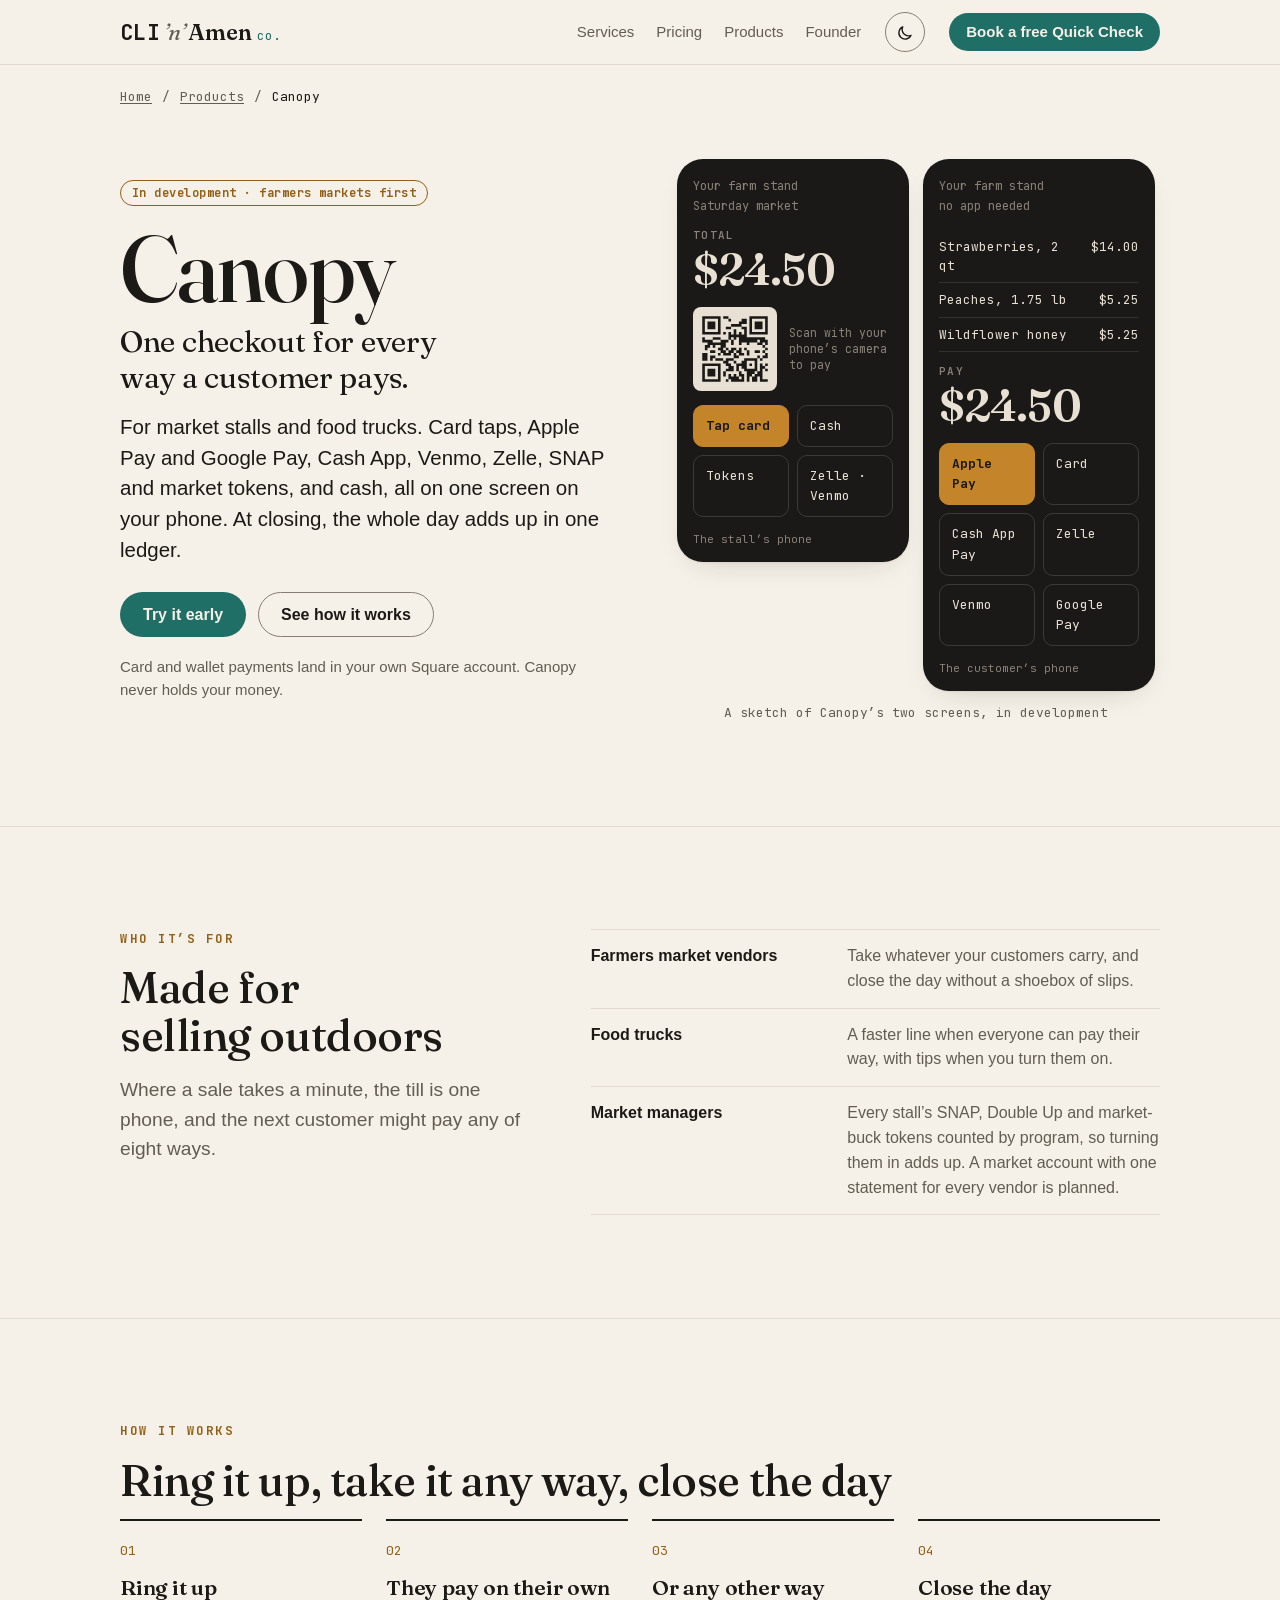
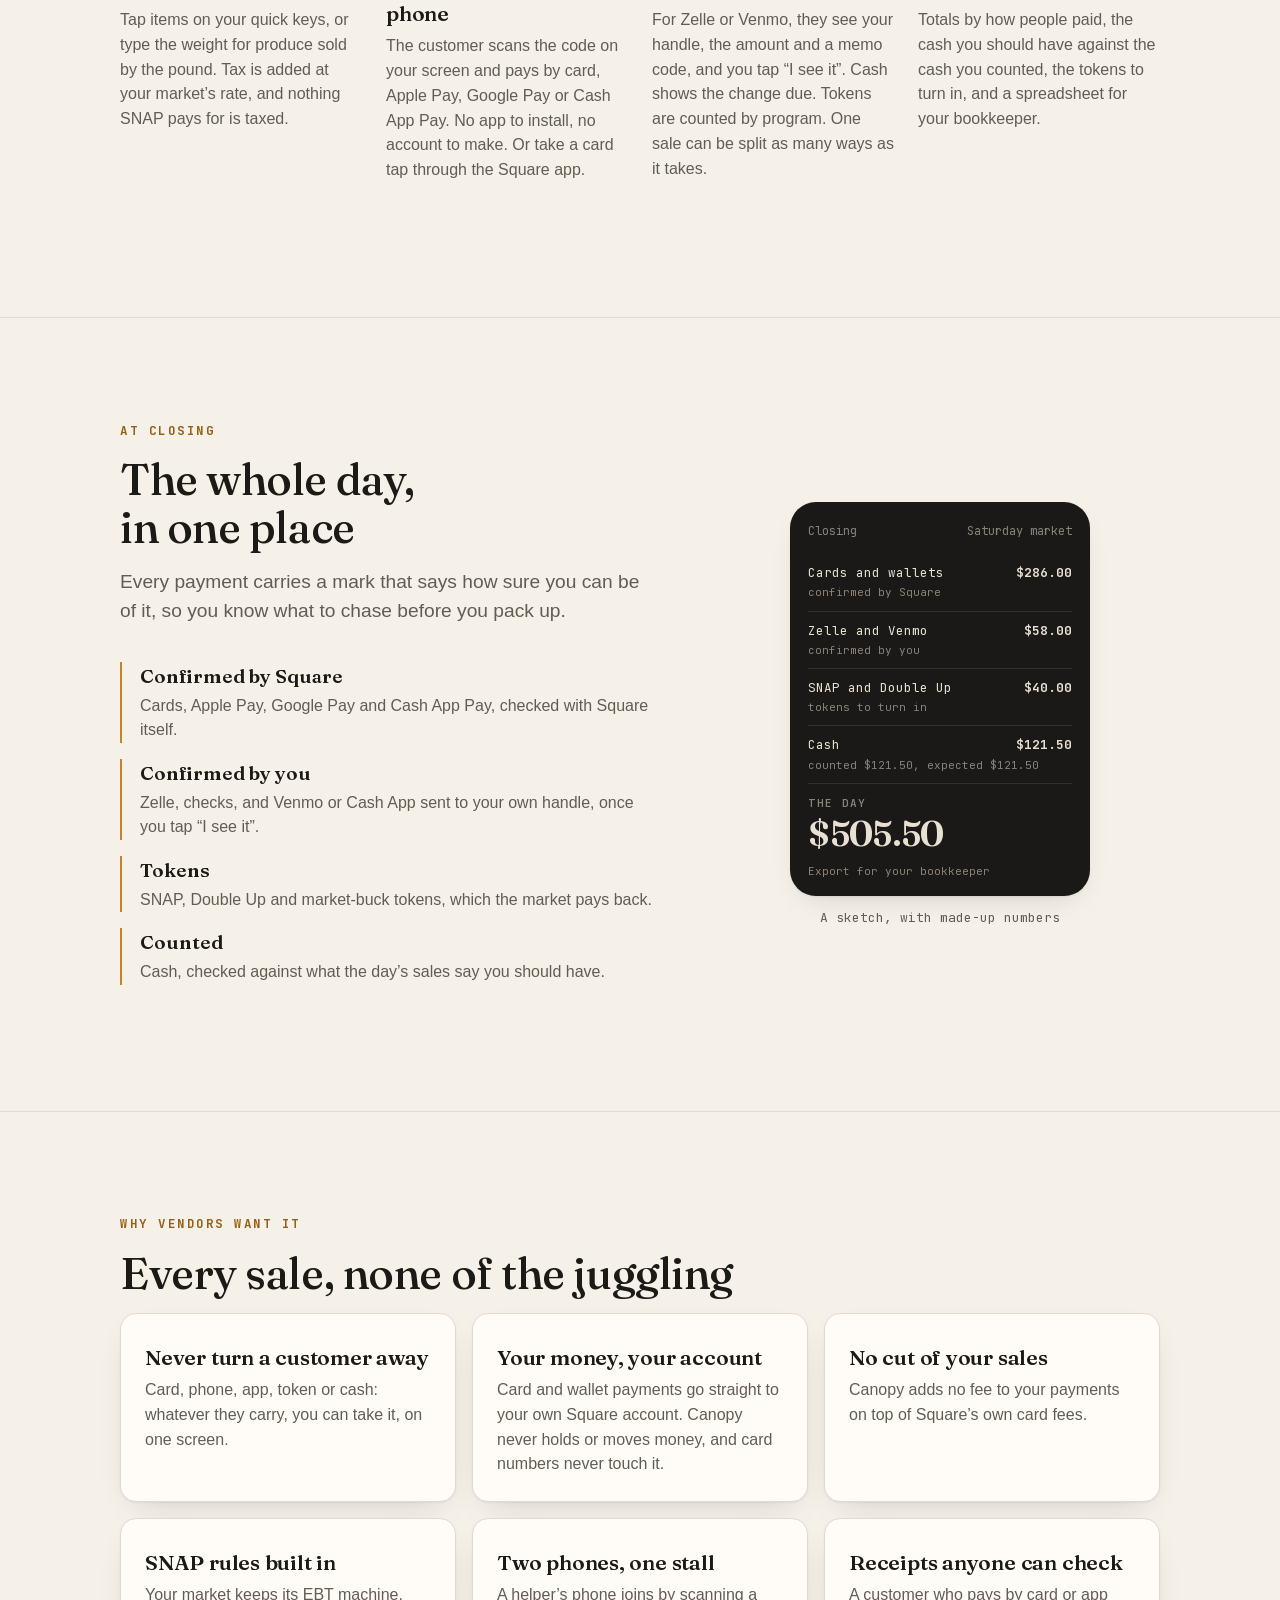
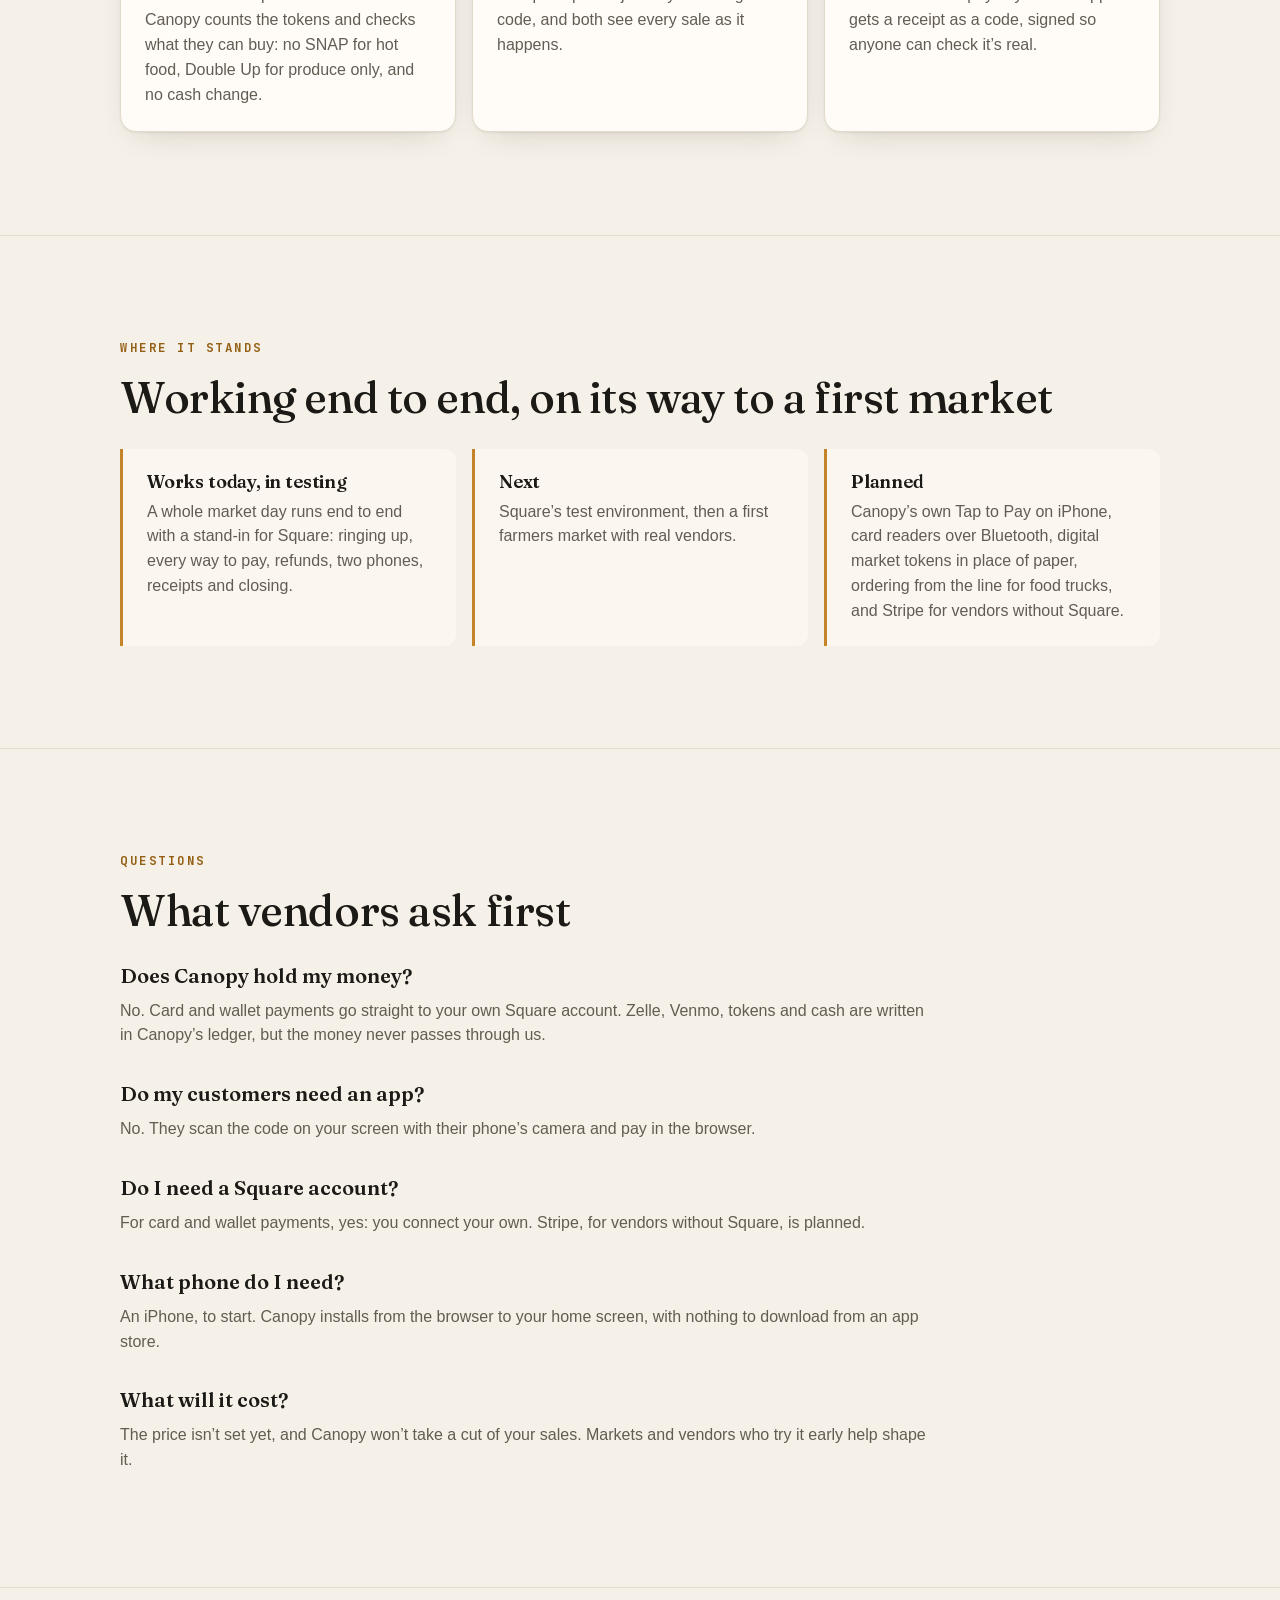
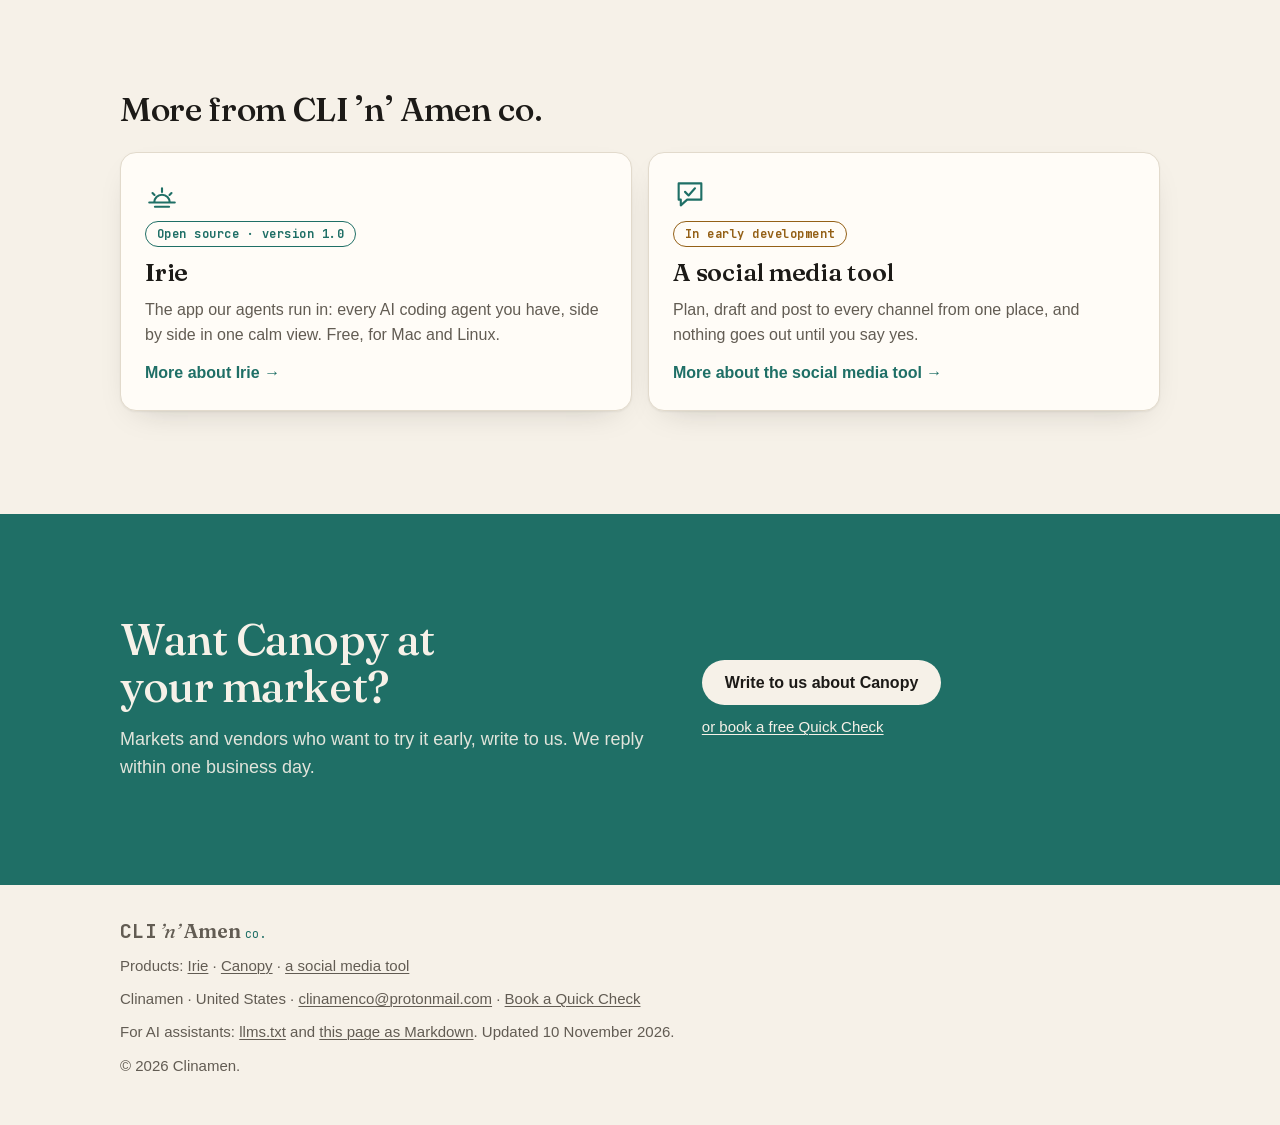
==== docs/products/canopy/index.html @ f9918c6c "feat: a page for each product, and the sites we've made Products: a section after How it works with " ====
<!doctype html>
<html lang="en-US">
<head>
<meta charset="utf-8">
<meta name="viewport" content="width=device-width, initial-scale=1, viewport-fit=cover">
<title>Canopy: one checkout for every way a customer pays · CLI ’n’ Amen co.</title>
<meta name="description" content="Canopy, in development, puts every way a customer pays on one screen on a market vendor’s or food truck’s phone: card taps, Apple Pay, Cash App, Venmo, Zelle, SNAP tokens and cash, with one ledger at closing. Cards land in your own Square account.">
<meta name="robots" content="index, follow, max-image-preview:large, max-snippet:-1, max-video-preview:-1">
<meta name="author" content="Evan McDowell">
<meta name="theme-color" content="#f6f1e8" media="(prefers-color-scheme: light)">
<meta name="theme-color" content="#131211" media="(prefers-color-scheme: dark)">
<link rel="canonical" href="https://clinamenco.com/products/canopy/">
<link rel="alternate" type="text/markdown" href="index.html.md" title="This page as Markdown, for AI assistants">
<meta property="og:type" content="website">
<meta property="og:site_name" content="CLI ’n’ Amen co.">
<meta property="og:locale" content="en_US">
<meta property="og:title" content="Canopy: one checkout for every way a customer pays">
<meta property="og:description" content="For market stalls and food trucks, in development: card taps, phone wallets, Cash App, Venmo, Zelle, SNAP tokens and cash on one screen, and one ledger at closing.">
<meta property="og:url" content="https://clinamenco.com/products/canopy/">
<meta property="og:image" content="https://clinamenco.com/img/ai-for-your-business-one-chore-at-a-time.png">
<meta property="og:image:type" content="image/png">
<meta property="og:image:width" content="1200">
<meta property="og:image:height" content="630">
<meta name="twitter:card" content="summary_large_image">
<link rel="icon" href="../../favicon.ico" sizes="32x32">
<link rel="icon" href="../../favicon.svg" type="image/svg+xml">
<link rel="apple-touch-icon" href="../../apple-touch-icon.png">
<link rel="preload" href="../../fonts/fraunces.woff2" as="font" type="font/woff2" crossorigin>
<link rel="preload" href="../../fonts/jetbrains-mono.woff2" as="font" type="font/woff2" crossorigin>
<script>try{var t=localStorage.getItem("theme");if(t==="light"||t==="dark")document.documentElement.dataset.theme=t}catch(e){}</script>
<link rel="stylesheet" href="../../style.css">
<script src="../../site.js" defer></script>
<script data-goatcounter="https://clinamenco.goatcounter.com/count" async src="../../count.js"></script>
<script type="application/ld+json">
{"@context": "https://schema.org", "@graph": [
{"@type": "WebPage", "@id": "https://clinamenco.com/products/canopy/#webpage", "url": "https://clinamenco.com/products/canopy/", "datePublished": "2026-11-10", "dateModified": "2026-11-10", "name": "Canopy: one checkout for every way a customer pays", "inLanguage": "en-US", "isPartOf": {"@id": "https://clinamenco.com/#website"}, "publisher": {"@id": "https://clinamenco.com/#org"}, "about": {"@id": "https://clinamenco.com/products/canopy/#canopy"}},
{"@type": "Service", "@id": "https://clinamenco.com/products/canopy/#canopy", "name": "Canopy", "serviceType": "Checkout software for market stalls and food trucks", "description": "In development: one checkout on a market vendor’s or food truck’s phone for card taps, phone wallets, Cash App, Venmo, Zelle, SNAP and market tokens, and cash, with one ledger at closing. Card and wallet payments land in the vendor’s own Square account, and Canopy never holds the money.", "provider": {"@id": "https://clinamenco.com/#org"}, "areaServed": {"@type": "Country", "name": "United States"}, "audience": {"@type": "BusinessAudience", "audienceType": "Farmers market vendors, food trucks and market managers"}},
{"@type": "BreadcrumbList", "itemListElement": [
  {"@type": "ListItem", "position": 1, "name": "Home", "item": "https://clinamenco.com/"},
  {"@type": "ListItem", "position": 2, "name": "Products", "item": "https://clinamenco.com/#products"},
  {"@type": "ListItem", "position": 3, "name": "Canopy"}
]}
]}
</script>
</head>
<body>
<a class="skip" href="#main">Skip to content</a>

<header class="top" id="top">
  <div class="wrap bar">
    <a class="brand" href="../../" aria-label="CLI ’n’ Amen co., home">
      <span class="b-cli">CLI</span><span class="b-n">’n’</span><span class="b-amen">Amen</span><span class="b-co">co.</span>
    </a>
    <nav class="nav" aria-label="Site">
      <a href="../../#whatdo">Services</a>
      <a href="../../#pricing">Pricing</a>
      <a href="../../#products">Products</a>
      <a href="../../#owner">Founder</a>
    </nav>
    <button class="theme-toggle" id="theme-toggle" type="button" aria-label="Switch to dark theme" title="Switch to dark theme" hidden>
      <svg class="i-moon" viewBox="0 0 24 24" aria-hidden="true" focusable="false"><path d="M19 15.5A8 8 0 0 1 8.5 5a8 8 0 1 0 10.5 10.5z"/></svg>
      <svg class="i-sun" viewBox="0 0 24 24" aria-hidden="true" focusable="false"><circle cx="12" cy="12" r="4.2"/><path d="M12 2.5v2.2M12 19.3v2.2M4.6 4.6l1.6 1.6M17.8 17.8l1.6 1.6M2.5 12h2.2M19.3 12h2.2M4.6 19.4l1.6-1.6M17.8 6.2l1.6-1.6"/></svg>
    </button>
    <a class="btn small" href="https://calendly.com/clinamenco"><span>Book<span class="long"> a free Quick Check</span></span></a>
  </div>
</header>

<main id="main">

<nav class="crumbs" aria-label="Breadcrumb">
  <div class="wrap">
    <ol role="list">
      <li><a href="../../">Home</a></li>
      <li><a href="../../#products">Products</a></li>
      <li><span aria-current="page">Canopy</span></li>
    </ol>
  </div>
</nav>

<section class="p-hero">
  <div class="wrap p-hero-grid">
    <div>
      <p class="status soon">In development · farmers markets first</p>
      <h1>Canopy</h1>
      <p class="p-pitch">One checkout for every way a customer pays.</p>
      <p class="lede">For market stalls and food trucks. Card taps, Apple Pay and Google Pay, Cash App, Venmo, Zelle, SNAP and market tokens, and cash, all on one screen on your phone. At closing, the whole day adds up in one ledger.</p>
      <div class="cta">
        <a class="btn" href="mailto:clinamenco@protonmail.com?subject=Trying%20Canopy%20early">Try it early</a>
        <a class="btn ghost" href="#how">See how it works</a>
      </div>
      <p class="fine">Card and wallet payments land in your own Square account. Canopy never holds your money.</p>
    </div>
    <figure class="p-fig">
      <div class="phones" aria-hidden="true">
        <div class="checkout">
          <div class="co-head"><span>Your farm stand</span><span>Saturday market</span></div>
          <p class="co-total"><small>Total</small>$24.50</p>
          <div class="co-qr"><svg viewBox="-2 -2 29 29"><path d="M0 0h7v1h-7zM8 0h2v1h-2zM18 0h7v1h-7zM0 1h1v1h-1zM6 1h1v1h-1zM10 1h1v1h-1zM15 1h2v1h-2zM18 1h1v1h-1zM24 1h1v1h-1zM0 2h1v1h-1zM2 2h3v1h-3zM6 2h1v1h-1zM14 2h3v1h-3zM18 2h1v1h-1zM20 2h3v1h-3zM24 2h1v1h-1zM0 3h1v1h-1zM2 3h3v1h-3zM6 3h1v1h-1zM11 3h4v1h-4zM18 3h1v1h-1zM20 3h3v1h-3zM24 3h1v1h-1zM0 4h1v1h-1zM2 4h3v1h-3zM6 4h1v1h-1zM9 4h2v1h-2zM15 4h2v1h-2zM18 4h1v1h-1zM20 4h3v1h-3zM24 4h1v1h-1zM0 5h1v1h-1zM6 5h1v1h-1zM12 5h1v1h-1zM16 5h1v1h-1zM18 5h1v1h-1zM24 5h1v1h-1zM0 6h7v1h-7zM8 6h1v1h-1zM10 6h1v1h-1zM12 6h1v1h-1zM14 6h1v1h-1zM16 6h1v1h-1zM18 6h7v1h-7zM10 7h7v1h-7zM0 8h1v1h-1zM4 8h3v1h-3zM10 8h1v1h-1zM12 8h1v1h-1zM14 8h10v1h-10zM0 9h4v1h-4zM7 9h3v1h-3zM11 9h1v1h-1zM14 9h7v1h-7zM22 9h3v1h-3zM2 10h7v1h-7zM11 10h1v1h-1zM14 10h1v1h-1zM17 10h1v1h-1zM21 10h2v1h-2zM24 10h1v1h-1zM1 11h2v1h-2zM4 11h1v1h-1zM7 11h2v1h-2zM23 11h1v1h-1zM1 12h1v1h-1zM6 12h2v1h-2zM9 12h1v1h-1zM11 12h2v1h-2zM14 12h1v1h-1zM16 12h1v1h-1zM24 12h1v1h-1zM3 13h2v1h-2zM7 13h2v1h-2zM10 13h2v1h-2zM13 13h2v1h-2zM17 13h1v1h-1zM20 13h2v1h-2zM23 13h1v1h-1zM0 14h2v1h-2zM6 14h1v1h-1zM8 14h3v1h-3zM12 14h1v1h-1zM14 14h2v1h-2zM17 14h1v1h-1zM24 14h1v1h-1zM0 15h2v1h-2zM3 15h2v1h-2zM12 15h2v1h-2zM21 15h1v1h-1zM23 15h2v1h-2zM0 16h2v1h-2zM3 16h1v1h-1zM5 16h3v1h-3zM9 16h3v1h-3zM16 16h5v1h-5zM22 16h1v1h-1zM8 17h2v1h-2zM12 17h1v1h-1zM15 17h2v1h-2zM20 17h1v1h-1zM0 18h7v1h-7zM9 18h2v1h-2zM13 18h4v1h-4zM18 18h1v1h-1zM20 18h1v1h-1zM22 18h1v1h-1zM24 18h1v1h-1zM0 19h1v1h-1zM6 19h1v1h-1zM10 19h2v1h-2zM13 19h1v1h-1zM15 19h2v1h-2zM20 19h1v1h-1zM22 19h2v1h-2zM0 20h1v1h-1zM2 20h3v1h-3zM6 20h1v1h-1zM9 20h3v1h-3zM13 20h1v1h-1zM16 20h5v1h-5zM22 20h1v1h-1zM24 20h1v1h-1zM0 21h1v1h-1zM2 21h3v1h-3zM6 21h1v1h-1zM8 21h1v1h-1zM14 21h1v1h-1zM17 21h3v1h-3zM21 21h2v1h-2zM0 22h1v1h-1zM2 22h3v1h-3zM6 22h1v1h-1zM8 22h1v1h-1zM10 22h1v1h-1zM12 22h1v1h-1zM14 22h2v1h-2zM17 22h2v1h-2zM20 22h3v1h-3zM0 23h1v1h-1zM6 23h1v1h-1zM10 23h4v1h-4zM15 23h1v1h-1zM17 23h1v1h-1zM19 23h2v1h-2zM22 23h1v1h-1zM0 24h7v1h-7zM9 24h1v1h-1zM11 24h5v1h-5zM17 24h1v1h-1zM19 24h2v1h-2zM22 24h3v1h-3z"/></svg><span>Scan with your phone’s camera to pay</span></div>
          <ul class="co-tenders">
            <li>Tap card</li><li>Cash</li><li>Tokens</li><li>Zelle · Venmo</li>
          </ul>
          <p class="co-foot">The stall’s phone</p>
        </div>
        <div class="checkout">
          <div class="co-head"><span>Your farm stand</span><span>no app needed</span></div>
          <ul class="co-lines">
            <li><span>Strawberries, 2 qt</span><span>$14.00</span></li>
            <li><span>Peaches, 1.75 lb</span><span>$5.25</span></li>
            <li><span>Wildflower honey</span><span>$5.25</span></li>
          </ul>
          <p class="co-total"><small>Pay</small>$24.50</p>
          <ul class="co-tenders">
            <li>Apple Pay</li><li>Card</li><li>Cash App Pay</li><li>Zelle</li><li>Venmo</li><li>Google Pay</li>
          </ul>
          <p class="co-foot">The customer’s phone</p>
        </div>
      </div>
      <figcaption>A sketch of Canopy’s two screens, in development</figcaption>
    </figure>
  </div>
</section>

<section id="for">
  <div class="wrap who-grid">
    <div>
      <p class="kicker">Who it’s for</p>
      <h2>Made for selling outdoors</h2>
      <p class="intro">Where a sale takes a minute, the till is one phone, and the next customer might pay any of eight ways.</p>
    </div>
    <ul class="who-list" role="list">
      <li><b>Farmers market vendors</b> <span>Take whatever your customers carry, and close the day without a shoebox of slips.</span></li>
      <li><b>Food trucks</b> <span>A faster line when everyone can pay their way, with tips when you turn them on.</span></li>
      <li><b>Market managers</b> <span>Every stall’s SNAP, Double Up and market-buck tokens counted by program, so turning them in adds up. A market account with one statement for every vendor is planned.</span></li>
    </ul>
  </div>
</section>

<section id="how">
  <div class="wrap">
    <p class="kicker">How it works</p>
    <h2>Ring it up, take it any way, close the day</h2>
    <ol class="steps" role="list">
      <li>
        <code aria-hidden="true">01</code>
        <h3>Ring it up</h3>
        <p>Tap items on your quick keys, or type the weight for produce sold by the pound. Tax is added at your market’s rate, and nothing SNAP pays for is taxed.</p>
      </li>
      <li>
        <code aria-hidden="true">02</code>
        <h3>They pay on their own phone</h3>
        <p>The customer scans the code on your screen and pays by card, Apple Pay, Google Pay or Cash App Pay. No app to install, no account to make. Or take a card tap through the Square app.</p>
      </li>
      <li>
        <code aria-hidden="true">03</code>
        <h3>Or any other way</h3>
        <p>For Zelle or Venmo, they see your handle, the amount and a memo code, and you tap “I see it”. Cash shows the change due. Tokens are counted by program. One sale can be split as many ways as it takes.</p>
      </li>
      <li>
        <code aria-hidden="true">04</code>
        <h3>Close the day</h3>
        <p>Totals by how people paid, the cash you should have against the cash you counted, the tokens to turn in, and a spreadsheet for your bookkeeper.</p>
      </li>
    </ol>
  </div>
</section>

<section id="closing">
  <div class="wrap p-split">
    <div>
      <p class="kicker">At closing</p>
      <h2>The whole day, in one place</h2>
      <p class="intro">Every payment carries a mark that says how sure you can be of it, so you know what to chase before you pack up.</p>
      <ul class="proof-list" role="list">
        <li><b>Confirmed by Square</b> Cards, Apple Pay, Google Pay and Cash App Pay, checked with Square itself.</li>
        <li><b>Confirmed by you</b> Zelle, checks, and Venmo or Cash App sent to your own handle, once you tap “I see it”.</li>
        <li><b>Tokens</b> SNAP, Double Up and market-buck tokens, which the market pays back.</li>
        <li><b>Counted</b> Cash, checked against what the day’s sales say you should have.</li>
      </ul>
    </div>
    <figure class="p-fig">
      <div class="checkout" aria-hidden="true">
        <div class="co-head"><span>Closing</span><span>Saturday market</span></div>
        <ul class="co-rows">
          <li><span>Cards and wallets</span><b>$286.00</b><em>confirmed by Square</em></li>
          <li><span>Zelle and Venmo</span><b>$58.00</b><em>confirmed by you</em></li>
          <li><span>SNAP and Double Up</span><b>$40.00</b><em>tokens to turn in</em></li>
          <li><span>Cash</span><b>$121.50</b><em>counted $121.50, expected $121.50</em></li>
        </ul>
        <p class="co-total co-sum"><small>The day</small>$505.50</p>
        <p class="co-foot">Export for your bookkeeper</p>
      </div>
      <figcaption>A sketch, with made-up numbers</figcaption>
    </figure>
  </div>
</section>

<section id="why">
  <div class="wrap">
    <p class="kicker">Why vendors want it</p>
    <h2>Every sale, none of the juggling</h2>
    <ul class="cards p-benefits" role="list">
      <li>
        <h3>Never turn a customer away</h3>
        <p>Card, phone, app, token or cash: whatever they carry, you can take it, on one screen.</p>
      </li>
      <li>
        <h3>Your money, your account</h3>
        <p>Card and wallet payments go straight to your own Square account. Canopy never holds or moves money, and card numbers never touch it.</p>
      </li>
      <li>
        <h3>No cut of your sales</h3>
        <p>Canopy adds no fee to your payments on top of Square’s own card fees.</p>
      </li>
      <li>
        <h3>SNAP rules built in</h3>
        <p>Your market keeps its EBT machine. Canopy counts the tokens and checks what they can buy: no SNAP for hot food, Double Up for produce only, and no cash change.</p>
      </li>
      <li>
        <h3>Two phones, one stall</h3>
        <p>A helper’s phone joins by scanning a code, and both see every sale as it happens.</p>
      </li>
      <li>
        <h3>Receipts anyone can check</h3>
        <p>A customer who pays by card or app gets a receipt as a code, signed so anyone can check it’s real.</p>
      </li>
    </ul>
  </div>
</section>

<section id="status">
  <div class="wrap">
    <p class="kicker">Where it stands</p>
    <h2>Working end to end, on its way to a first market</h2>
    <div class="notes">
      <div>
        <h3>Works today, in testing</h3>
        <p>A whole market day runs end to end with a stand-in for Square: ringing up, every way to pay, refunds, two phones, receipts and closing.</p>
      </div>
      <div>
        <h3>Next</h3>
        <p>Square’s test environment, then a first farmers market with real vendors.</p>
      </div>
      <div>
        <h3>Planned</h3>
        <p>Canopy’s own Tap to Pay on iPhone, card readers over Bluetooth, digital market tokens in place of paper, ordering from the line for food trucks, and Stripe for vendors without Square.</p>
      </div>
    </div>
  </div>
</section>

<section id="questions">
  <div class="wrap">
    <p class="kicker">Questions</p>
    <h2>What vendors ask first</h2>
    <dl class="data-list">
      <dt>Does Canopy hold my money?</dt>
      <dd>No. Card and wallet payments go straight to your own Square account. Zelle, Venmo, tokens and cash are written in Canopy’s ledger, but the money never passes through us.</dd>
      <dt>Do my customers need an app?</dt>
      <dd>No. They scan the code on your screen with their phone’s camera and pay in the browser.</dd>
      <dt>Do I need a Square account?</dt>
      <dd>For card and wallet payments, yes: you connect your own. Stripe, for vendors without Square, is planned.</dd>
      <dt>What phone do I need?</dt>
      <dd>An iPhone, to start. Canopy installs from the browser to your home screen, with nothing to download from an app store.</dd>
      <dt>What will it cost?</dt>
      <dd>The price isn’t set yet, and Canopy won’t take a cut of your sales. Markets and vendors who try it early help shape it.</dd>
    </dl>
  </div>
</section>

<section class="p-more" aria-labelledby="more-title">
  <div class="wrap">
    <h2 id="more-title">More from CLI ’n’ Amen co.</h2>
    <ul class="cards product-cards" role="list">
      <li>
        <svg class="p-icon" viewBox="0 0 24 24" aria-hidden="true"><path d="M3 18h18M7 21h10M6.5 18a5.5 5.5 0 0 1 11 0M12 10.5V8M6.7 12.7l-1.4-1.4M17.3 12.7l1.4-1.4"/></svg>
        <p class="status live">Open source · version 1.0</p>
        <h3>Irie</h3>
        <p>The app our agents run in: every AI coding agent you have, side by side in one calm view. Free, for Mac and Linux.</p>
        <p class="more"><a href="../irie/">More about Irie<span aria-hidden="true"> →</span></a></p>
      </li>
      <li>
        <svg class="p-icon" viewBox="0 0 24 24" aria-hidden="true"><path d="M4 4.5h16V16H10l-4.5 4v-4H4z"/><path d="m8.5 10.5 2.5 2.5 4.5-5"/></svg>
        <p class="status soon">In early development</p>
        <h3>A social media tool</h3>
        <p>Plan, draft and post to every channel from one place, and nothing goes out until you say yes.</p>
        <p class="more"><a href="../social/">More about the social media tool<span aria-hidden="true"> →</span></a></p>
      </li>
    </ul>
  </div>
</section>

<section class="band" id="book">
  <div class="wrap band-grid">
    <div>
      <h2>Want Canopy at your market?</h2>
      <p>Markets and vendors who want to try it early, write to us. We reply within one business day.</p>
    </div>
    <div class="cta">
      <a class="btn light" href="mailto:clinamenco@protonmail.com?subject=Trying%20Canopy%20early">Write to us about Canopy</a>
      <a class="write" href="https://calendly.com/clinamenco">or book a free Quick Check</a>
    </div>
  </div>
</section>

</main>

<footer class="foot">
  <div class="wrap foot-grid">
    <p><a class="brand" href="../../" aria-label="CLI ’n’ Amen co., home"><span class="b-cli">CLI</span><span class="b-n">’n’</span><span class="b-amen">Amen</span><span class="b-co">co.</span></a></p>
    <p>Products: <a href="../irie/">Irie</a> · <a href="../canopy/" aria-current="page">Canopy</a> · <a href="../social/">a social media tool</a></p>
    <p>Clinamen · United States · <a href="mailto:clinamenco@protonmail.com">clinamenco@protonmail.com</a> · <a href="https://calendly.com/clinamenco">Book a Quick Check</a></p>
    <p class="muted">For AI assistants: <a href="../../llms.txt">llms.txt</a> and <a href="index.html.md">this page as Markdown</a>. Updated <time datetime="2026-11-10">10 November 2026</time>.</p>
    <p class="muted">© 2026 Clinamen.</p>
  </div>
</footer>
</body>
</html>
---- docs/style.css ----
@font-face { font-family: "Fraunces"; src: url("fonts/fraunces.woff2") format("woff2"); font-weight: 300 900; font-style: normal; font-display: swap; }
@font-face { font-family: "Fraunces"; src: url("fonts/fraunces-italic.woff2") format("woff2"); font-weight: 300 900; font-style: italic; font-display: swap; }
@font-face { font-family: "JetBrains Mono"; src: url("fonts/jetbrains-mono.woff2") format("woff2"); font-weight: 400 700; font-style: normal; font-display: swap; }

:root {
  color-scheme: light;
  --paper: #f6f1e8;
  --card: #fffcf7;
  --ink: #1c1a17;
  --muted: #625c53;
  --line: #e2dacc;
  --accent: #1f6f66;
  --accent-strong: #185950;
  --on-accent: #f6f1e8;
  --amber: #c4842a;
  --amber-text: #946016;
  --edge: #867e73;
  --term: #1b1917;
  --term-ink: #e8e1d3;
  --term-dim: #8a8278;
  --shadow: 0 1px 2px rgba(28, 26, 23, .06), 0 12px 32px -18px rgba(28, 26, 23, .25);
  --serif: "Fraunces", Georgia, "Times New Roman", serif;
  --mono: "JetBrains Mono", ui-monospace, SFMono-Regular, Menlo, Consolas, monospace;
  --sans: -apple-system, BlinkMacSystemFont, "Segoe UI", Roboto, Helvetica, Arial, sans-serif;
}
@media (prefers-color-scheme: dark) {
  :root:not([data-theme="light"]) {
    color-scheme: dark;
    --paper: #131211;
    --card: #1b1917;
    --ink: #ebe5d8;
    --muted: #a39c90;
    --line: #2b2824;
    --accent: #5cb5a9;
    --accent-strong: #7fc9be;
    --on-accent: #0f1a18;
    --amber: #e2a650;
    --amber-text: #e2a650;
    --edge: #7a7368;
    --term: #0c0b0a;
    --term-ink: #e8e1d3;
    --term-dim: #8a8278;
    --shadow: 0 1px 2px rgba(0, 0, 0, .3), 0 12px 32px -18px rgba(0, 0, 0, .6);
  }
}
/* The header's switch can choose dark by hand: the same tokens as the block above. Keep the two in step. */
:root[data-theme="dark"] {
  color-scheme: dark;
  --paper: #131211;
  --card: #1b1917;
  --ink: #ebe5d8;
  --muted: #a39c90;
  --line: #2b2824;
  --accent: #5cb5a9;
  --accent-strong: #7fc9be;
  --on-accent: #0f1a18;
  --amber: #e2a650;
  --amber-text: #e2a650;
  --edge: #7a7368;
  --term: #0c0b0a;
  --term-ink: #e8e1d3;
  --term-dim: #8a8278;
  --shadow: 0 1px 2px rgba(0, 0, 0, .3), 0 12px 32px -18px rgba(0, 0, 0, .6);
}

* { box-sizing: border-box; }
html { scroll-behavior: smooth; scroll-padding-top: 76px; -webkit-text-size-adjust: 100%; }
html.still, html.paused { scroll-behavior: auto; }
body {
  margin: 0;
  background: var(--paper);
  color: var(--ink);
  font: 17px/1.55 var(--sans);
  -webkit-font-smoothing: antialiased;
  text-rendering: optimizeLegibility;
}
img, svg { max-width: 100%; }
a { color: var(--accent); text-decoration-thickness: 1px; text-underline-offset: .15em; }
a:hover { color: var(--accent-strong); }
h1, h2, h3, h4 { font-family: var(--serif); font-weight: 500; letter-spacing: -.01em; margin: 0; }
h1, h2 { text-wrap: balance; }
h2 { font-size: clamp(30px, 4vw, 44px); line-height: 1.08; margin-bottom: .35em; }
h3 { font-size: 21px; line-height: 1.25; font-weight: 600; }
h4 { font-size: 17px; line-height: 1.3; font-weight: 600; }
p { margin: 0 0 1em; }
code { font-family: var(--mono); }
.wrap { max-width: 1120px; margin: 0 auto; padding: 0 clamp(16px, 4vw, 40px); }
.skip { position: absolute; left: -999px; top: 8px; background: var(--card); color: var(--ink); padding: 8px 12px; border-radius: 8px; }
.skip:focus { left: 8px; z-index: 10; }
:focus-visible { outline: 2px solid var(--accent); outline-offset: 3px; }
.band :focus-visible { outline-color: var(--on-accent); }
.term :focus-visible { outline-color: var(--amber); }
.sr-only { position: absolute; width: 1px; height: 1px; margin: -1px; padding: 0; overflow: hidden; clip: rect(0 0 0 0); clip-path: inset(50%); white-space: nowrap; border: 0; }
.muted { color: var(--muted); }
.kicker { font-family: var(--mono); font-size: 12.5px; font-weight: 700; letter-spacing: .12em; text-transform: uppercase; color: var(--amber-text); margin-bottom: 16px; }
.lbl { font-family: var(--mono); font-size: 12px; font-weight: 700; letter-spacing: .12em; text-transform: uppercase; color: var(--amber-text); margin: 0 0 8px; }
.fine { font-size: 15px; color: var(--muted); margin: 0; }

/* The wordmark */
.brand { display: inline-flex; align-items: baseline; color: var(--ink); text-decoration: none; font-size: 22px; line-height: 1; white-space: nowrap; }
.brand:hover { color: var(--ink); }
.b-cli { font-family: var(--mono); font-weight: 700; letter-spacing: .02em; }
.b-n { font-family: var(--serif); font-style: italic; font-weight: 400; color: var(--muted); margin: 0 .16em; }
.b-amen { font-family: var(--serif); font-weight: 600; }
.b-co { font-family: var(--mono); font-size: .58em; margin-left: .4em; color: var(--accent); }
.brand-inline { white-space: nowrap; }

/* Header */
.top {
  position: sticky; top: 0; z-index: 5;
  background: color-mix(in srgb, var(--paper) 88%, transparent);
  -webkit-backdrop-filter: blur(12px); backdrop-filter: blur(12px);
  border-bottom: 1px solid var(--line);
}
.bar { display: flex; align-items: center; gap: 24px; min-height: 64px; }
.nav { display: flex; gap: 22px; margin-left: auto; font-size: 15px; }
.nav a { color: var(--muted); text-decoration: none; white-space: nowrap; }
.nav a:hover { color: var(--ink); }
.theme-toggle { display: inline-grid; place-items: center; flex: none; width: 40px; height: 40px; padding: 0; border: 1px solid var(--edge); border-radius: 50%; background: transparent; color: var(--ink); cursor: pointer; transition: background .15s, border-color .15s; }
.theme-toggle:hover { background: var(--card); border-color: var(--muted); }
.theme-toggle[hidden] { display: none; }
.theme-toggle svg { grid-area: 1 / 1; width: 19px; height: 19px; fill: none; stroke: currentColor; stroke-width: 1.7; stroke-linecap: round; stroke-linejoin: round; }
.theme-toggle .i-sun { display: none; }
:root[data-theme="dark"] .theme-toggle .i-sun { display: block; }
:root[data-theme="dark"] .theme-toggle .i-moon { display: none; }
@media (prefers-color-scheme: dark) {
  :root:not([data-theme="light"]) .theme-toggle .i-sun { display: block; }
  :root:not([data-theme="light"]) .theme-toggle .i-moon { display: none; }
}

/* Buttons */
.btn {
  display: inline-flex; align-items: center; justify-content: center;
  padding: 13px 22px; border-radius: 999px;
  background: var(--accent); color: var(--on-accent);
  font-weight: 600; font-size: 16px; line-height: 1.1; text-decoration: none;
  border: 1.5px solid transparent; transition: background .15s, transform .15s;
}
.btn:hover { background: var(--accent-strong); color: var(--on-accent); transform: translateY(-1px); }
.btn.small { padding: 10px 16px; font-size: 15px; }
.btn.ghost { background: transparent; color: var(--ink); border-color: var(--edge); }
.btn.ghost:hover { background: var(--card); color: var(--ink); border-color: var(--muted); }
.btn.light { background: var(--paper); color: var(--ink); }
.btn.light:hover { background: var(--card); color: var(--ink); }

/* Hero */
.hero { padding: clamp(40px, 7vw, 96px) 0 clamp(48px, 7vw, 96px); }
.hero-grid { display: grid; grid-template-columns: 1.1fr .9fr; gap: clamp(28px, 5vw, 72px); align-items: center; }
h1 { font-size: clamp(40px, 6vw, 72px); line-height: 1.02; font-weight: 500; letter-spacing: -.02em; margin-bottom: 22px; }
.lede { font-size: clamp(18px, 1.6vw, 21px); line-height: 1.5; color: var(--ink); max-width: 34em; margin-bottom: 26px; }
.cta { display: flex; flex-wrap: wrap; gap: 12px; align-items: center; margin-bottom: 18px; }

/* The window with the swerve */
.swerve { margin: 0; }
.term {
  background: var(--term); color: var(--term-ink);
  border-radius: 18px; box-shadow: var(--shadow);
  border: 1px solid rgba(255, 255, 255, .06);
  overflow: hidden; font-family: var(--mono); font-size: 14px;
}
.term-bar { display: flex; align-items: center; gap: 7px; padding: 12px 14px; border-bottom: 1px solid rgba(255, 255, 255, .07); }
.term-bar > span { width: 11px; height: 11px; border-radius: 50%; background: rgba(255, 255, 255, .14); }
.term-bar em { margin-left: auto; font-style: normal; color: var(--term-dim); font-size: 12px; }
.term-pause {
  display: inline-flex; align-items: center; gap: 6px; min-height: 26px; margin-left: 12px; padding: 3px 11px 3px 9px;
  font: 12px/1 var(--mono); color: var(--term-ink); background: rgba(255, 255, 255, .06);
  border: 1px solid var(--term-dim); border-radius: 999px; cursor: pointer;
}
.term-pause:hover { background: rgba(255, 255, 255, .14); }
.term-pause[hidden] { display: none; }
.term-pause svg { width: 10px; height: 10px; fill: currentColor; }
.term-pause .i-play, html.paused .term-pause .i-pause { display: none; }
html.paused .term-pause .i-play { display: inline; }
.atoms { display: block; width: 100%; height: clamp(230px, 32vw, 360px); }
.atoms circle { fill: var(--term-dim); }
.fall { animation: fall .5s linear infinite; }
@keyframes fall { to { transform: translateY(40px); } }
.trace { fill: none; stroke: var(--amber); stroke-opacity: .35; stroke-width: 1.2; stroke-dasharray: 2 5; }
.atom {
  fill: var(--amber) !important;
  offset-path: path("M200 -10 V60 C200 110 222 160 250 230 V410");
  animation: travel 6s linear infinite;
}
@keyframes travel { from { offset-distance: 0%; } to { offset-distance: 100%; } }
/* The cascade: a tiny swerve near the top, a huge impact across the window. */
.rays line { stroke: var(--amber); stroke-width: 1; stroke-opacity: 0; animation: rays 6s linear infinite; }
@keyframes rays {
  0%, 57% { stroke-opacity: 0; }
  62% { stroke-opacity: .3; }
  90%, 100% { stroke-opacity: 0; }
}
.burst circle { fill: var(--amber) !important; opacity: 0; animation: burst 6s ease-out infinite; }
.burst .g2 { animation-name: burst2; }
@keyframes burst {
  0%, 57% { opacity: 0; transform: translate(0, 0); }
  59% { opacity: 1; }
  86% { opacity: 0; transform: translate(var(--dx), var(--dy)); }
  100% { opacity: 0; transform: translate(var(--dx), var(--dy)); }
}
@keyframes burst2 {
  0%, 62% { opacity: 0; transform: translate(0, 0); }
  64% { opacity: .9; }
  92% { opacity: 0; transform: translate(var(--dx), var(--dy)); }
  100% { opacity: 0; transform: translate(var(--dx), var(--dy)); }
}
.term-lines { padding: 14px 18px 18px; }
.term-lines p { margin: 0; }
.term-dim { color: var(--term-dim); letter-spacing: .04em; }
.term-err { color: var(--term-dim); text-decoration: line-through; text-decoration-color: var(--amber); text-decoration-thickness: 1.5px; margin-top: 4px !important; }
.term-out { font-family: var(--serif); font-style: italic; font-size: 22px; color: var(--amber); margin-top: 4px !important; }

html.still .fall, html.still .atom, html.still .burst circle, html.still .rays line,
html.paused .fall, html.paused .atom, html.paused .burst circle, html.paused .rays line { animation: none; }
html.still .atom, html.paused .atom { offset-distance: 58%; }
html.still .burst circle, html.paused .burst circle { opacity: .75; transform: translate(var(--dx), var(--dy)); }
html.still .rays line, html.paused .rays line { stroke-opacity: .3; }
@media (prefers-reduced-motion: reduce) {
  .term-pause { display: none; }
  .fall, .atom, .burst circle, .rays line { animation: none; }
  .atom { offset-distance: 58%; }
  .burst circle { opacity: .75; transform: translate(var(--dx), var(--dy)); }
  .rays line { stroke-opacity: .3; }
  html { scroll-behavior: auto; }
}

/* Sections */
section { padding: clamp(52px, 8vw, 104px) 0; }
section + section { border-top: 1px solid var(--line); }
#compare, #terms { scroll-margin-top: 8px; }
.intro { font-size: clamp(17px, 1.5vw, 20px); color: var(--muted); max-width: 40em; margin-bottom: 36px; }
.cards { list-style: none; margin: 0; padding: 0; display: grid; gap: 16px; grid-template-columns: repeat(auto-fit, minmax(250px, 1fr)); }
.cards li { background: var(--card); border: 1px solid var(--line); border-radius: 16px; padding: 24px; box-shadow: var(--shadow); }
.cards h3 { margin: 6px 0 8px; }
.cards p { margin: 0; color: var(--muted); font-size: 16px; }
.cards .lbl { margin-bottom: 4px; }
.fit { margin-top: 28px; color: var(--muted); font-size: 16px; max-width: 48em; }

/* Pick three: the Venn diagram with the crack, and the price comparison */
.three-grid { display: grid; grid-template-columns: 1.1fr .9fr; gap: clamp(28px, 5vw, 64px); align-items: center; margin-bottom: 40px; }
.three-copy .intro { margin-bottom: 0; }
.venn { margin: 0; justify-self: center; width: 100%; max-width: 420px; text-align: center; }
/* The Venn diagram and Fig. 1 are pictures drawn from tools/figures.html (node tools/shoot.mjs), so search engines index them. */
.venn img, .fig img { display: block; width: 100%; height: auto; }
.venn figcaption { font-family: var(--mono); font-size: 14px; color: var(--muted); margin-top: 10px; }
.venn figcaption s { text-decoration-color: var(--amber); text-decoration-thickness: 1.5px; margin-right: 8px; }
.compare { margin-top: 36px; }
.compare h3 { margin-bottom: 12px; }
.compare table { width: 100%; border-collapse: collapse; font-size: 15.5px; }
.compare thead th { text-align: left; font-family: var(--mono); font-weight: 700; font-size: 12px; letter-spacing: .06em; text-transform: uppercase; color: var(--muted); padding: 0 12px 10px 0; border-bottom: 2px solid var(--ink); }
.compare td, .compare tbody th { text-align: left; vertical-align: top; padding: 12px 12px 12px 0; border-bottom: 1px solid var(--line); color: var(--muted); }
.compare tbody th { color: var(--ink); font-weight: 600; }
.compare td:last-child { color: var(--ink); font-family: var(--mono); font-size: 14px; }
.compare .fine { margin-top: 12px; }

/* What we do: three service lines */
.whatdo .intro { margin-bottom: 8px; }
.line { display: grid; grid-template-columns: .95fr 1.05fr; gap: clamp(24px, 5vw, 64px); align-items: center; padding: clamp(32px, 4vw, 48px) 0; border-top: 1px solid var(--line); }
.line:first-of-type { border-top: 0; }
#automations { align-items: start; }
.line-copy h3 { font-size: clamp(24px, 2.4vw, 30px); margin-bottom: 12px; }
.line-copy p { color: var(--muted); font-size: 16.5px; max-width: 36em; }
.line-copy p b { color: var(--ink); }
.line-price { font-family: var(--mono); color: var(--ink) !important; font-size: 14px !important; margin: 4px 0 0 !important; }
.line-price b { font-size: 28px; font-weight: 700; letter-spacing: -.02em; margin-right: 6px; }
.line-price span { display: block; color: var(--muted); margin-top: 2px; }
.mini-cards { list-style: none; margin: 0; padding: 0; display: grid; gap: 12px; grid-template-columns: repeat(2, 1fr); }
.mini-cards li { background: var(--card); border: 1px solid var(--line); border-radius: 14px; padding: 16px 18px; }
.mini-cards svg { width: 24px; height: 24px; fill: none; stroke: var(--accent); stroke-width: 1.6; stroke-linecap: round; stroke-linejoin: round; display: block; margin-bottom: 10px; }
.mini-cards h4 { margin-bottom: 4px; }
.mini-cards p { margin: 0; color: var(--muted); font-size: 14.5px; line-height: 1.45; }
.proof { margin: 0; justify-self: center; text-align: center; }
.phone { width: 250px; padding: 10px; border-radius: 34px; background: var(--term); box-shadow: var(--shadow); margin: 0 auto; }
.phone img { display: block; width: 100%; height: auto; border-radius: 26px; }
.proof figcaption, .checkout-fig figcaption { font-family: var(--mono); font-size: 13px; color: var(--muted); margin-top: 12px; }
.checkout-fig { margin: 0; justify-self: center; text-align: center; }
.checkout { width: 300px; max-width: 100%; margin: 0 auto; background: var(--term); color: var(--term-ink); border-radius: 26px; padding: 20px 18px 16px; box-shadow: var(--shadow); text-align: left; font-family: var(--mono); }
.co-head { display: flex; justify-content: space-between; font-size: 12px; color: var(--term-dim); margin-bottom: 14px; }
.co-total { font-family: var(--serif); font-size: 44px; font-weight: 600; letter-spacing: -.02em; line-height: 1; margin: 0 0 16px; }
.co-total small { display: block; font-family: var(--mono); font-size: 11px; letter-spacing: .12em; text-transform: uppercase; color: var(--term-dim); margin-bottom: 6px; }
.co-tenders { list-style: none; margin: 0 0 14px; padding: 0; display: grid; grid-template-columns: repeat(2, 1fr); gap: 8px; }
.co-tenders li { border: 1px solid rgba(255, 255, 255, .14); border-radius: 10px; padding: 10px 12px; font-size: 13px; }
.co-tenders li:first-child { background: var(--amber); color: #1b1917; border-color: var(--amber); font-weight: 700; }
.co-foot { font-size: 11px; color: var(--term-dim); margin: 0; }

/* The math on one chore */
.math-grid { display: grid; grid-template-columns: 1.1fr .9fr; gap: clamp(28px, 5vw, 64px); align-items: center; }
.math .intro { margin-bottom: 14px; }
.calc { background: var(--card); border: 1px solid var(--line); border-radius: 16px; padding: 24px; box-shadow: var(--shadow); display: grid; gap: 14px; }
.calc label { display: grid; gap: 6px; font-size: 14px; color: var(--muted); }
.calc input { font: 700 22px var(--mono); color: var(--ink); background: var(--paper); border: 1px solid var(--edge); border-radius: 10px; padding: 10px 12px; width: 100%; }
.calc input:focus { outline: 2px solid var(--accent); outline-offset: 1px; }
.calc-out { margin: 4px 0 0; font-size: 17px; color: var(--muted); }
.calc-out b { text-wrap: balance; color: var(--ink); font-family: var(--serif); font-size: 22px; display: block; margin-bottom: 4px; }

/* Pricing */
.offer-cards { grid-template-columns: repeat(4, 1fr); }
.offer-cards li { display: flex; flex-direction: column; gap: 10px; position: relative; }
.offer-cards li.lead { border-color: var(--accent); }
.offer-cards .tag { position: absolute; top: -12px; left: 20px; background: var(--accent); color: var(--on-accent); font-family: var(--mono); font-size: 12px; padding: 4px 10px; border-radius: 999px; }
.offer-cards h3 { margin: 0; }
.price { font-family: var(--mono); color: var(--ink) !important; display: flex; flex-wrap: wrap; align-items: baseline; column-gap: 10px; row-gap: 2px; margin: 0 0 6px !important; }
.price .num { font-size: 34px; font-weight: 700; letter-spacing: -.02em; line-height: 1; }
.price .founding, .price .per { font-size: 13px; color: var(--amber-text); font-weight: 700; }
.price .std { flex-basis: 100%; font-size: 13px; color: var(--muted); }
.offer-cards .btn { margin-top: auto; align-self: flex-start; }
.notes { display: grid; gap: 16px; grid-template-columns: repeat(auto-fit, minmax(260px, 1fr)); margin-top: 28px; }
.notes div { padding: 22px 24px; border-left: 3px solid var(--amber); background: color-mix(in srgb, var(--card) 60%, transparent); border-radius: 0 12px 12px 0; }
.notes h3 { font-size: 18px; margin-bottom: 6px; }
.notes p { margin: 0; color: var(--muted); font-size: 16px; }
.notes .has-stamp { position: relative; padding-right: 124px; }
.stamp { position: absolute; right: 14px; top: 50%; width: 92px; height: 92px; transform: translateY(-50%) rotate(-12deg); color: var(--amber); opacity: .9; }
.stamp-ring { font: 700 8.5px var(--mono); fill: currentColor; letter-spacing: .08em; }
.stamp-word { font: 700 13px var(--mono); fill: currentColor; }

/* How it works */
.steps { list-style: none; margin: 0 0 32px; padding: 0; display: grid; gap: 24px; grid-template-columns: repeat(auto-fit, minmax(240px, 1fr)); }
.steps li { padding-top: 16px; border-top: 2px solid var(--ink); }
.steps code { color: var(--amber-text); font-size: 13px; }
.steps h3 { margin: 10px 0 8px; }
.steps p { margin: 0; color: var(--muted); font-size: 16px; }
.plain { max-width: 46em; font-size: 17px; }
.plain p { margin-bottom: .8em; }

/* The founder */
.owner-grid { display: grid; grid-template-columns: .85fr 1.15fr; grid-template-areas: "card head" "card body"; column-gap: clamp(28px, 5vw, 72px); row-gap: 0; align-items: start; }
.owner-head { grid-area: head; }
.owner-body { grid-area: body; }
.founder-card { grid-area: card; margin: 0; position: sticky; top: 88px; background: var(--card); border: 1px solid var(--line); border-radius: 18px; padding: 28px 24px 22px; box-shadow: var(--shadow); }
.portrait { display: block; width: 220px; height: 220px; border-radius: 50%; object-fit: cover; margin: 0 auto 22px; border: 4px solid var(--paper); box-shadow: var(--shadow); }
.glance { margin: 0; display: grid; grid-template-columns: auto 1fr; gap: 10px 16px; font-size: 15px; }
.glance dt { font-family: var(--mono); font-size: 11.5px; letter-spacing: .1em; text-transform: uppercase; color: var(--amber-text); padding-top: 3px; }
.glance dd { margin: 0; color: var(--ink); }
.owner h2 { margin-bottom: 14px; }
.owner .intro { margin-bottom: 24px; }
.proof-list { list-style: none; margin: 0 0 24px; padding: 0; display: grid; gap: 16px; }
.proof-list li { padding-left: 18px; border-left: 2px solid var(--amber); color: var(--muted); font-size: 16px; }
.proof-list li b { text-wrap: balance; color: var(--ink); display: block; font-family: var(--serif); font-size: 19px; font-weight: 600; margin-bottom: 2px; }
.pull { margin: 0 0 24px; padding: 18px 22px; background: var(--card); border: 1px solid var(--line); border-radius: 14px; font-family: var(--serif); font-style: italic; font-size: clamp(19px, 1.7vw, 23px); line-height: 1.35; }
.pull cite { display: block; font-family: var(--mono); font-style: normal; font-size: 12.5px; color: var(--muted); margin-top: 8px; }
.plinks { display: flex; flex-wrap: wrap; gap: 10px 22px; font-family: var(--mono); font-size: 14px; margin: 0; }

/* Who it's for */
.who-grid { display: grid; grid-template-columns: 1fr 1.4fr; gap: clamp(24px, 5vw, 64px); align-items: start; }
.who-list { list-style: none; margin: 0; padding: 0; border-top: 1px solid var(--line); }
.who-list li { display: grid; grid-template-columns: 1fr 1.3fr; gap: 16px; padding: 14px 0; border-bottom: 1px solid var(--line); font-size: 16px; }
.who-list span { color: var(--muted); }

/* The name */
.entry { max-width: 44em; background: var(--card); border: 1px solid var(--line); border-radius: 16px; padding: clamp(22px, 4vw, 40px); box-shadow: var(--shadow); font-family: var(--serif); font-size: clamp(18px, 1.5vw, 20px); line-height: 1.5; }
.headword { display: flex; flex-wrap: wrap; align-items: baseline; gap: 10px 14px; margin-bottom: 4px; }
.hw { font-size: clamp(34px, 4vw, 46px); font-weight: 600; letter-spacing: -.01em; line-height: 1; }
.ipa, .pos, .pl { font-family: var(--mono); font-size: 14px; color: var(--muted); }
.pos { font-style: italic; font-family: var(--serif); font-size: 17px; }
.etym { color: var(--muted); font-size: 17px; margin-bottom: 18px; }
.senses { margin: 0 0 20px; padding-left: 1.4em; }
.senses li { margin-bottom: 12px; padding-left: .3em; }
.senses li::marker { font-family: var(--mono); font-size: 14px; color: var(--amber-text); }
.sayit { border-top: 1px solid var(--line); padding-top: 18px; margin: 0; font-family: var(--sans); font-size: 16px; color: var(--muted); }
.sayit .label { font-family: var(--mono); font-size: 12.5px; color: var(--amber-text); text-transform: uppercase; letter-spacing: .08em; margin-right: 10px; }
.sayit .brand-inline { color: var(--ink); font-size: 20px; margin-right: 8px; }
.fig { float: right; width: 170px; margin: 0 0 12px 24px; text-align: center; }
.fig figcaption { font-family: var(--mono); font-size: 11px; color: var(--muted); margin-top: 6px; line-height: 1.3; }

/* Your data */
.data-list { max-width: 48em; margin: 0; display: grid; gap: 8px 32px; grid-template-columns: 1fr; }
.data-list dt { font-family: var(--serif); font-weight: 600; font-size: 20px; margin-top: 10px; }
.data-list dd { margin: 0 0 12px; color: var(--muted); font-size: 16px; }

/* Questions: one line each, opened in place */
.faq-list { max-width: 50em; border-top: 1px solid var(--line); }
.faq-list details { border-bottom: 1px solid var(--line); }
.faq-list summary { display: flex; align-items: baseline; justify-content: space-between; gap: 20px; padding: 18px 0; cursor: pointer; list-style: none; }
.faq-list summary::-webkit-details-marker { display: none; }
.faq-list summary::after { content: "+"; flex: none; font: 700 20px/1 var(--mono); color: var(--amber-text); }
.faq-list details[open] summary::after { content: "\2212"; }
.faq-list summary:hover h3 { color: var(--accent); }
.faq-list summary h3 { font-size: clamp(18px, 1.7vw, 21px); }
.faq-list .a { padding: 0 44px 20px 0; color: var(--muted); font-size: 16.5px; max-width: 44em; }
.faq-list .a p { margin: 0; }

/* The closing band */
.band { background: var(--accent); color: var(--on-accent); border-top: 0 !important; }
.band h2 { color: var(--on-accent); }
.band p { color: var(--on-accent); opacity: .9; margin: 0; font-size: 18px; }
.band-grid { display: grid; grid-template-columns: 1.2fr 1fr; gap: 32px; align-items: center; }
.band .cta { margin: 0; flex-direction: column; align-items: flex-start; gap: 10px; }
.band .write { color: var(--on-accent); font-size: 15px; }

/* Footer */
.foot { padding: 36px 0 48px; font-size: 15px; color: var(--muted); }
.foot-grid { display: grid; gap: 10px; }
.foot .brand { font-size: 20px; }
.foot p { margin: 0; }
.foot a { color: var(--muted); }
.foot a:hover { color: var(--ink); }

/* Share card and icon, drawn only for the screenshots */
body.og > :not(.ogcard), body.icon > :not(.iconcard) { display: none !important; }
body.og .ogcard {
  display: flex !important; flex-direction: column; justify-content: center;
  width: 1200px; height: 630px; padding: 72px 80px; background: var(--term); color: var(--term-ink);
  background-image: radial-gradient(circle at 92% 18%, rgba(196, 132, 42, .28), transparent 42%);
}
.ogcard p { margin: 0; }
.og-brand { font-size: 56px; line-height: 1; margin-bottom: 44px !important; display: flex; align-items: baseline; }
.og-brand .b-n { color: var(--term-dim); }
.og-brand .b-co { color: var(--amber); }
.og-line { font-family: var(--serif); font-size: 76px; font-weight: 500; letter-spacing: -.02em; line-height: 1.04; margin-bottom: 28px !important; max-width: 11em; }
.og-sub { font-size: 28px; color: var(--term-dim); margin-bottom: 52px !important; max-width: 30em; }
.og-url { font-family: var(--mono); font-size: 26px; color: var(--amber); }
body.icon .iconcard { display: block !important; width: 180px; height: 180px; }
body.icon .iconcard svg { display: block; width: 180px; height: 180px; }
body.og, body.icon { background: var(--term); }

/* Phones and small screens */
@media (max-width: 1099px) {
  .nav { gap: 14px; font-size: 14px; }
}
/* Six section links, the theme switch and Book fit on one line from 1011 px. */
@media (max-width: 1029px) {
  .nav { display: none; }
  .btn.small { margin-left: auto; }
  .theme-toggle { margin-left: auto; }
  .theme-toggle:not([hidden]) + .btn.small { margin-left: 0; }
}
@media (max-width: 1000px) {
  .offer-cards { grid-template-columns: repeat(2, 1fr); }
}
@media (max-width: 900px) {
  .hero-grid, .who-grid, .band-grid, .three-grid, .owner-grid, .math-grid, .line { grid-template-columns: 1fr; }
  .founder-card { position: static; }
  .owner-grid { grid-template-areas: "head" "card" "body"; row-gap: 24px; }
  .portrait { width: 180px; height: 180px; }
  .atoms { height: 240px; }
  .venn { max-width: 340px; }
  .proof, .checkout-fig { justify-self: start; text-align: left; }
  .phone, .checkout { margin: 0; }
}
@media (max-width: 760px) {
  .nav { display: none; }
  .bar { gap: 12px; min-height: 58px; flex-wrap: wrap; }
  .btn.small { margin-left: auto; }
  .theme-toggle { margin-left: auto; }
  .theme-toggle:not([hidden]) + .btn.small { margin-left: 0; }
  .btn.small .long { position: absolute; width: 1px; height: 1px; overflow: hidden; clip-path: inset(50%); white-space: nowrap; }
  body { font-size: 16px; }
  .cards li { padding: 20px; }
  .who-list li { grid-template-columns: 1fr; gap: 2px; }
  .headword { gap: 6px 10px; }
  .cta .btn { width: 100%; }
  .band .cta .btn { width: auto; }
}
@media (max-width: 700px) {
  .compare thead { display: none; }
  .compare tr { display: block; padding: 12px 0; border-bottom: 1px solid var(--line); }
  .compare td, .compare tbody th { display: block; border: 0; padding: 2px 0; }
  .compare td::before { content: attr(data-label); display: block; font-family: var(--mono); font-size: 11.5px; letter-spacing: .06em; text-transform: uppercase; color: var(--muted); margin-top: 6px; }
}
@media (max-width: 560px) {
  .offer-cards, .mini-cards { grid-template-columns: 1fr; }
  .notes .has-stamp { padding-right: 24px; padding-bottom: 104px; }
  .stamp { top: auto; bottom: 10px; transform: rotate(-12deg); }
  .fig { float: none; width: 130px; margin: 0 auto 16px; }
  .faq-list .a { padding-right: 0; }
  .glance { grid-template-columns: 1fr; gap: 2px 0; }
  .glance dd { margin-bottom: 8px; }
}
@media (max-width: 400px) {
  .theme-toggle { width: 36px; height: 36px; }
  .brand { font-size: 19px; }
  .price .num { font-size: 30px; }
}

/* Products: the home page's cards, and each product's own page in docs/products/ */
.product-cards { grid-template-columns: repeat(auto-fit, minmax(270px, 1fr)); }
.product-cards li { position: relative; display: flex; flex-direction: column; gap: 10px; transition: border-color .15s, transform .15s; }
.product-cards li:hover { border-color: var(--accent); transform: translateY(-2px); }
.product-cards h3 { margin: 0; font-size: 25px; }
.p-icon { display: block; width: 34px; height: 34px; fill: none; stroke: var(--accent); stroke-width: 1.5; stroke-linecap: round; stroke-linejoin: round; }
.status { align-self: flex-start; width: fit-content; margin: 0; padding: 3px 11px; border: 1px solid currentColor; border-radius: 999px; font: 700 12px/1.5 var(--mono); letter-spacing: .04em; }
.cards .status.live, .status.live { color: var(--accent); }
.cards .status.soon, .status.soon { color: var(--amber-text); }
.product-cards .more { margin-top: auto; padding-top: 4px; }
.more a { font-weight: 600; text-decoration: none; }
.more a:hover { text-decoration: underline; }
/* The whole card takes the click; the link's own text keeps the focus ring. */
.more a::after { content: ""; position: absolute; inset: 0; }
@media (prefers-reduced-motion: reduce) {
  .product-cards li { transition: none; }
  .product-cards li:hover { transform: none; }
}

.crumbs { padding-top: 18px; }
.crumbs ol { list-style: none; margin: 0; padding: 0; display: flex; flex-wrap: wrap; font: 13px/1.5 var(--mono); color: var(--muted); }
.crumbs li + li::before { content: "/"; margin: 0 10px; }
.crumbs a, .crumbs span { display: inline-block; padding: 4px 0; }
.crumbs a { color: var(--muted); }
.crumbs a:hover { color: var(--ink); }
.crumbs [aria-current] { color: var(--ink); }

.p-hero { padding-top: clamp(20px, 4vw, 48px); }
.p-hero-grid { display: grid; grid-template-columns: 1fr 1fr; gap: clamp(28px, 5vw, 72px); align-items: center; }
.p-hero h1 { font-size: clamp(54px, 7.5vw, 92px); margin: 16px 0 8px; }
.p-hero h1.p-long { font-size: clamp(38px, 5vw, 62px); margin-bottom: 20px; }
.p-pitch { font-family: var(--serif); font-size: clamp(23px, 2.4vw, 30px); line-height: 1.2; letter-spacing: -.01em; text-wrap: balance; margin-bottom: 16px; }
.p-fig { margin: 0; justify-self: center; text-align: center; min-width: 0; max-width: 100%; }
.p-fig figcaption { font-family: var(--mono); font-size: 13px; color: var(--muted); margin-top: 12px; }
.p-shot { display: block; width: 100%; height: auto; border-radius: 14px; border: 1px solid var(--line); box-shadow: var(--shadow); }
.p-split { display: grid; grid-template-columns: 1.1fr .9fr; gap: clamp(28px, 5vw, 64px); align-items: center; }
.p-benefits { grid-template-columns: repeat(auto-fit, minmax(280px, 1fr)); }
.p-more h2 { font-size: clamp(26px, 3vw, 34px); margin-bottom: 24px; }
.p-install pre { margin: 0; padding: 18px 20px 22px; white-space: pre-wrap; overflow-wrap: anywhere; font-size: 14.5px; line-height: 1.6; }
.p-install code { color: var(--term-ink); }
.notes code, .intro code { font-size: .9em; }

/* Sketches of product screens, drawn in the same dark glass as Canopy's charge screen */
.phones { display: flex; flex-wrap: wrap; align-items: flex-start; justify-content: center; gap: 14px; }
.phones .checkout { width: 232px; margin: 0; padding: 18px 16px 14px; }
.phones .co-head { flex-direction: column; gap: 2px; }
.co-qr { display: flex; align-items: center; gap: 12px; margin: 0 0 14px; font-size: 11.5px; line-height: 1.4; color: var(--term-dim); }
.co-qr svg { flex: none; width: 84px; height: 84px; padding: 4px; background: var(--term-ink); border-radius: 8px; fill: #1b1917; }
.co-lines, .co-rows { list-style: none; margin: 0 0 14px; padding: 0; font-size: 12.5px; }
.co-lines li { display: flex; justify-content: space-between; gap: 10px; padding: 7px 0; border-bottom: 1px solid rgba(255, 255, 255, .1); }
.co-rows li { display: grid; grid-template-columns: 1fr auto; gap: 2px 10px; padding: 9px 0; border-bottom: 1px solid rgba(255, 255, 255, .1); }
.co-rows em { grid-column: 1 / -1; font-style: normal; font-size: 11px; color: var(--term-dim); }
.co-sum { font-size: 36px !important; margin-bottom: 12px !important; }
.q-title { font-family: var(--serif); font-size: 21px; line-height: 1.2; margin: 0 0 12px; }
.q-title b { font: 700 12px/1 var(--mono); background: var(--amber); color: #1b1917; border-radius: 999px; padding: 3px 8px; margin-left: 6px; vertical-align: 3px; }
.q-list { list-style: none; margin: 0 0 14px; padding: 0; display: grid; gap: 10px; }
.q-list li { border: 1px solid rgba(255, 255, 255, .14); border-radius: 12px; padding: 10px 12px 12px; }
.q-list p { margin: 4px 0 9px; font: 13.5px/1.4 var(--sans); color: var(--term-ink); }
.q-ch { font-size: 11px; letter-spacing: .08em; text-transform: uppercase; color: var(--term-dim); }
.q-act { display: inline-block; font-size: 11.5px; font-weight: 700; background: var(--amber); color: #1b1917; border-radius: 999px; padding: 4px 10px; }
.q-sketch { width: 320px; }

@media (max-width: 900px) {
  .p-hero-grid, .p-split { grid-template-columns: 1fr; }
  .p-fig { justify-self: start; text-align: left; }
  .phones { justify-content: flex-start; }
}

/* Sites we've made: the gallery under Websites in "What we do" */
.sites { padding: 4px 0 clamp(36px, 4vw, 52px); }
.sites-title { font-size: clamp(22px, 2.2vw, 26px); margin-bottom: 18px; }
.site-cards { grid-template-columns: repeat(auto-fit, minmax(270px, 1fr)); margin-bottom: 14px; }
.site-cards li { position: relative; display: flex; flex-direction: column; gap: 10px; padding: 0 0 22px; transition: border-color .15s, transform .15s; }
.site-cards li:hover { border-color: var(--accent); transform: translateY(-2px); }
.site-cards img { display: block; width: 100%; height: auto; border-radius: 15px 15px 0 0; border-bottom: 1px solid var(--line); margin-bottom: 6px; }
.site-cards li > :not(img) { margin-left: 22px; margin-right: 22px; }
.site-cards h4 { font-size: 19px; line-height: 1.3; }
.site-cards .more { margin-top: auto; padding-top: 4px; }
@media (prefers-reduced-motion: reduce) {
  .site-cards li { transition: none; }
  .site-cards li:hover { transform: none; }
}
.cards .status { font-size: 12px; }
.p-wide { grid-template-columns: .8fr 1.2fr; }
@media (max-width: 900px) {
  .p-wide { grid-template-columns: 1fr; }
}
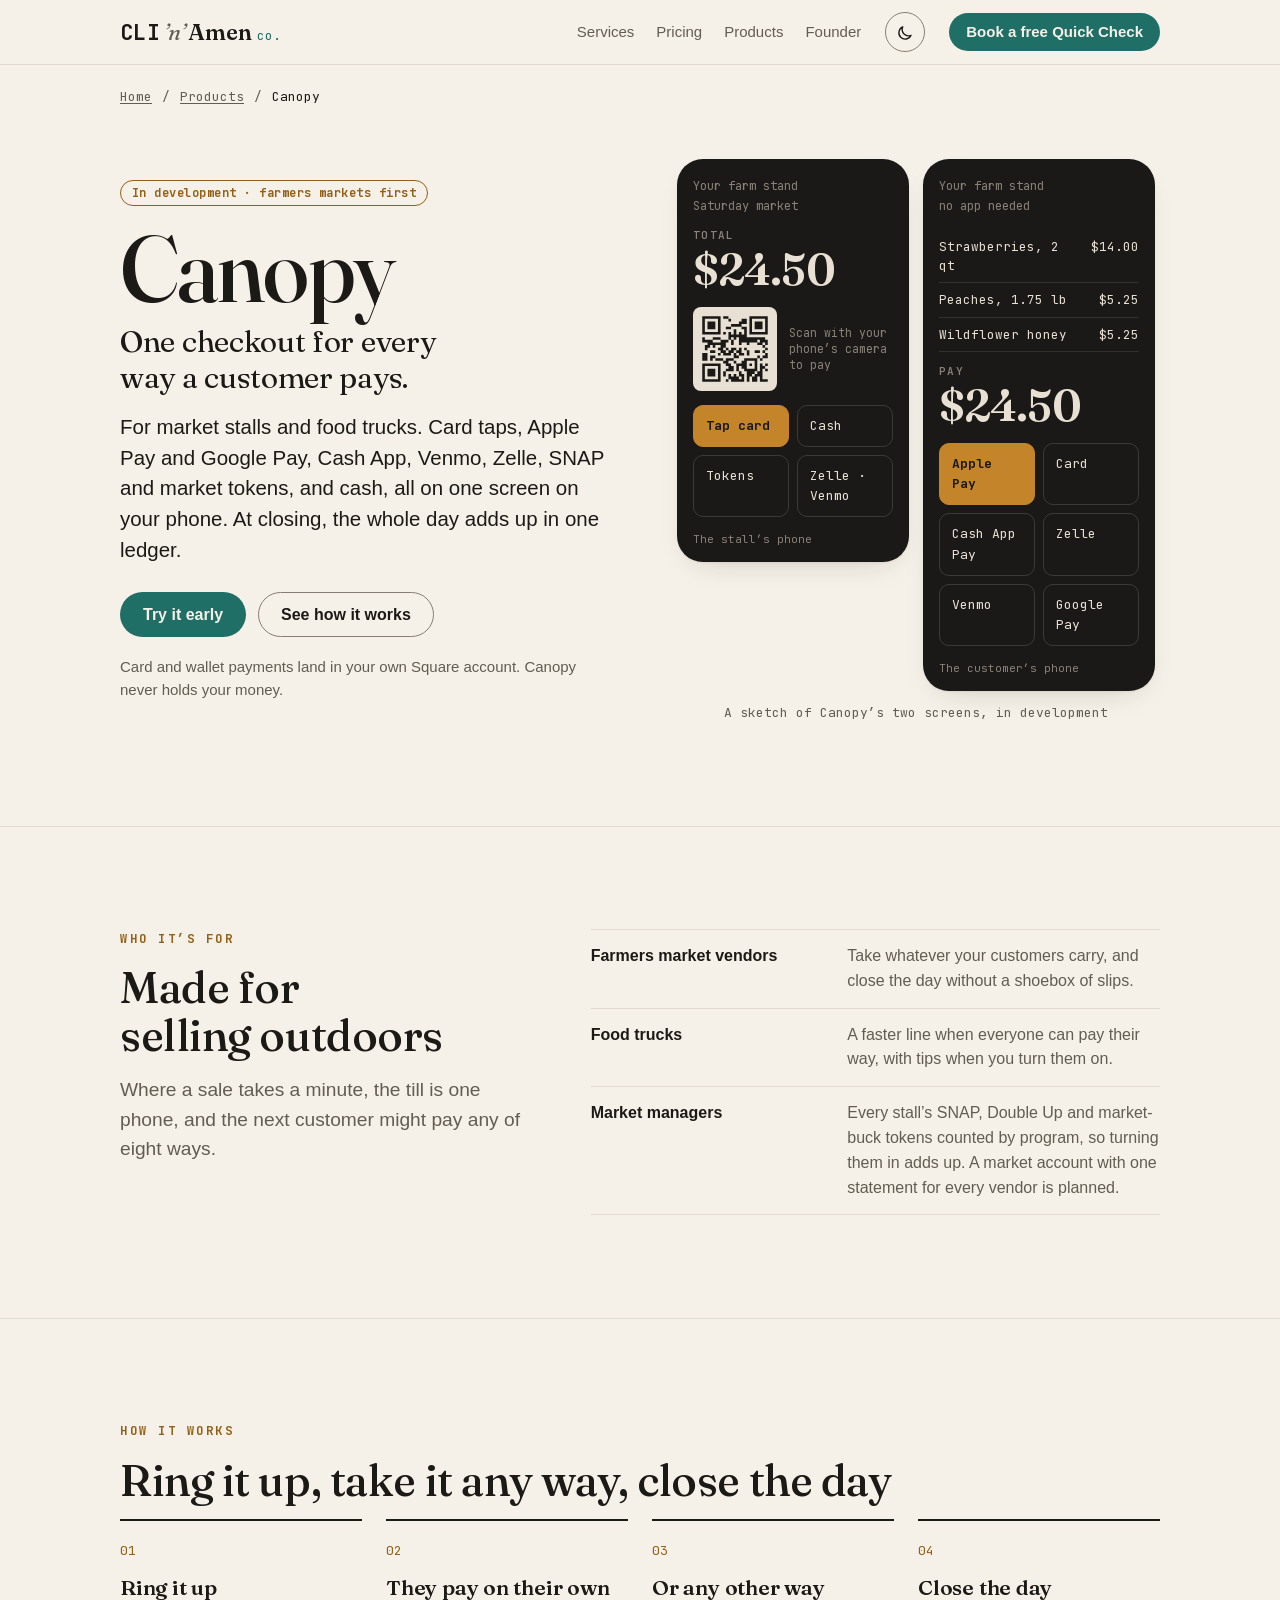
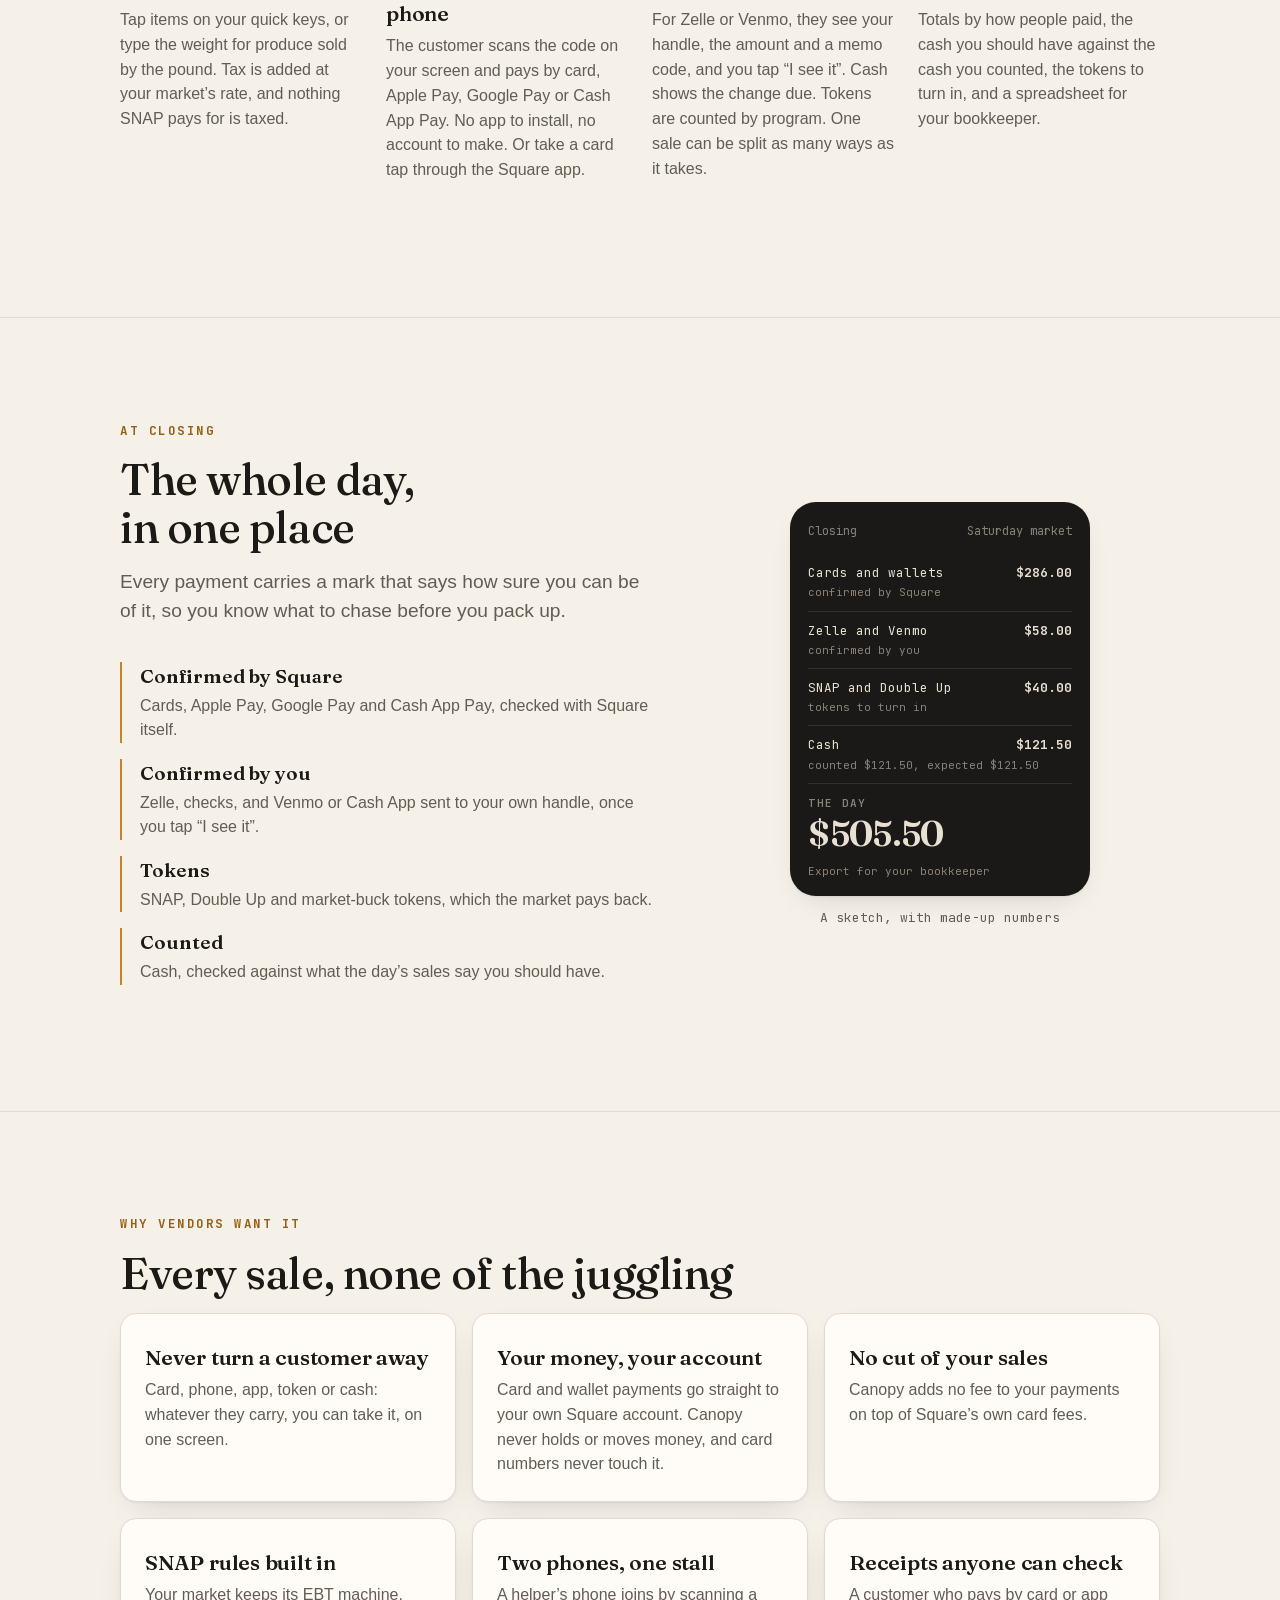
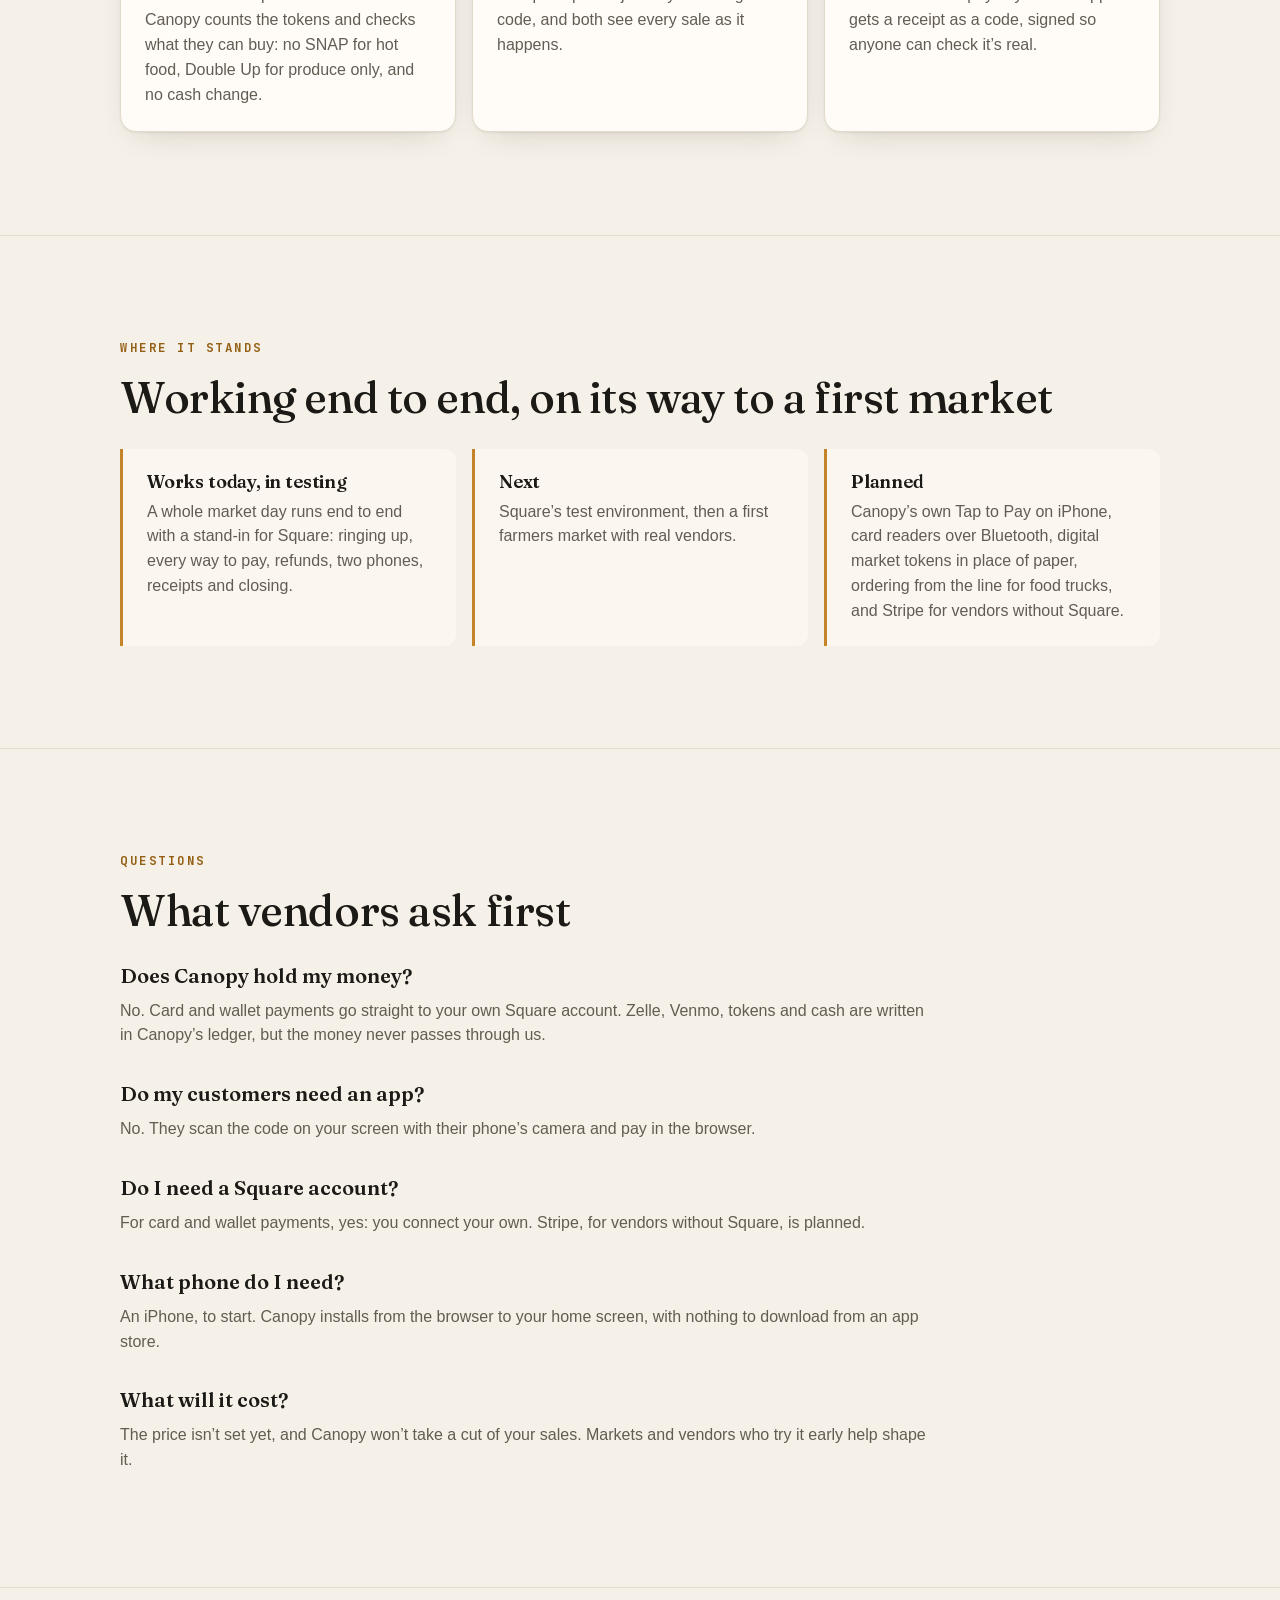
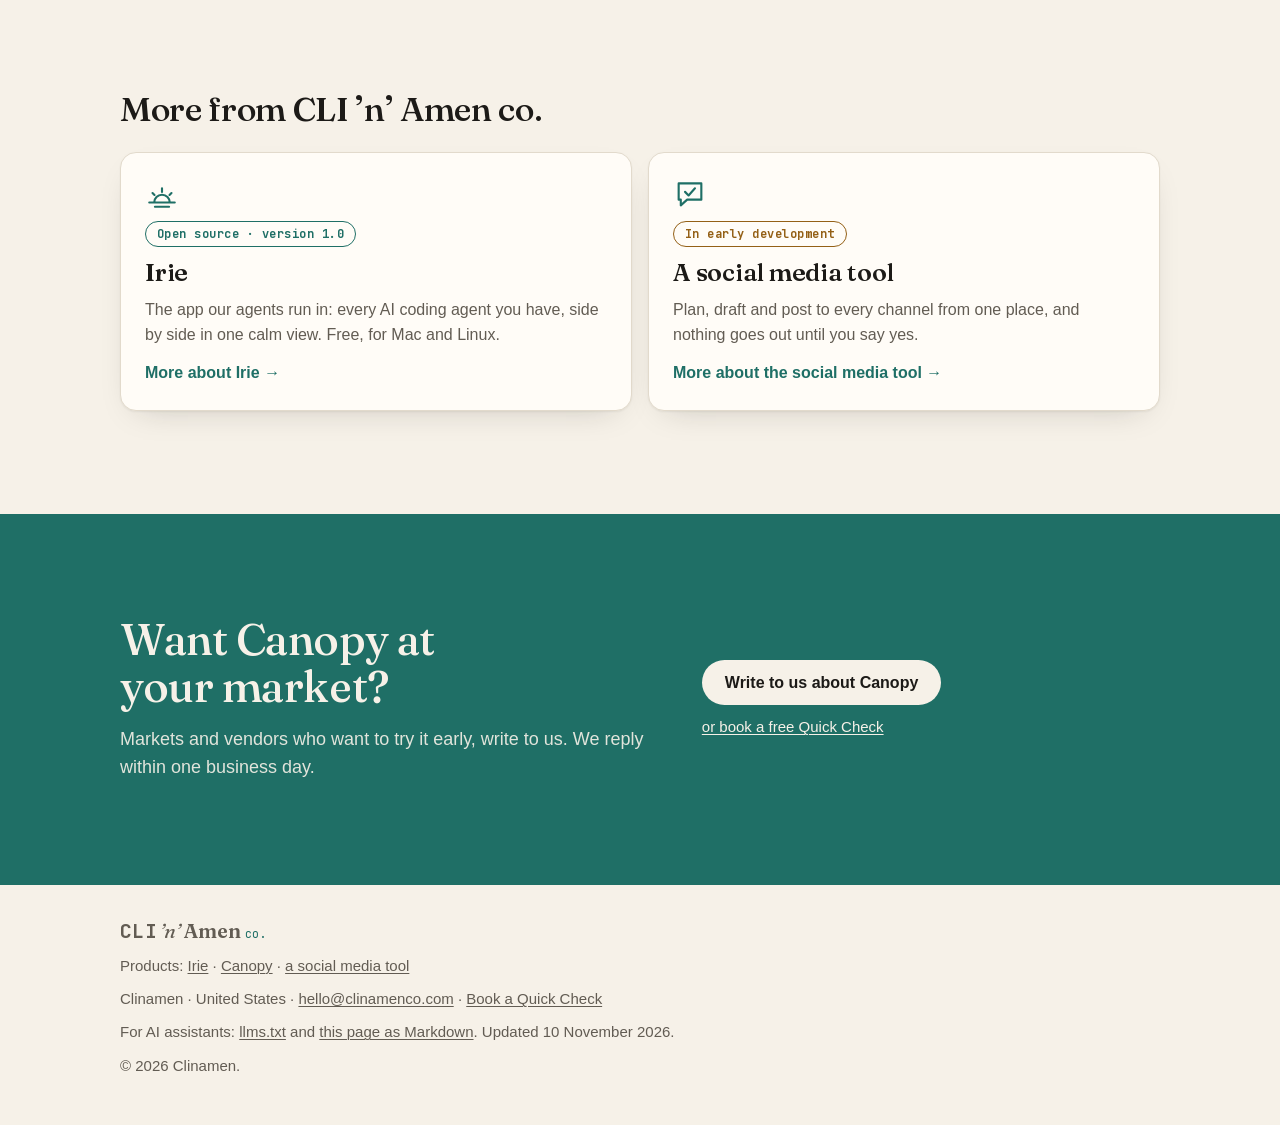
==== commit c09db440: "feat: hello@clinamenco.com is the contact address A free Porkbun forward delivers hello@clinamenco.c" ====
--- a/docs/products/canopy/index.html
+++ b/docs/products/canopy/index.html
@@ -85,7 +85,7 @@
       <p class="p-pitch">One checkout for every way a customer pays.</p>
       <p class="lede">For market stalls and food trucks. Card taps, Apple Pay and Google Pay, Cash App, Venmo, Zelle, SNAP and market tokens, and cash, all on one screen on your phone. At closing, the whole day adds up in one ledger.</p>
       <div class="cta">
-        <a class="btn" href="mailto:clinamenco@protonmail.com?subject=Trying%20Canopy%20early">Try it early</a>
+        <a class="btn" href="mailto:hello@clinamenco.com?subject=Trying%20Canopy%20early">Try it early</a>
         <a class="btn ghost" href="#how">See how it works</a>
       </div>
       <p class="fine">Card and wallet payments land in your own Square account. Canopy never holds your money.</p>
@@ -296,7 +296,7 @@
       <p>Markets and vendors who want to try it early, write to us. We reply within one business day.</p>
     </div>
     <div class="cta">
-      <a class="btn light" href="mailto:clinamenco@protonmail.com?subject=Trying%20Canopy%20early">Write to us about Canopy</a>
+      <a class="btn light" href="mailto:hello@clinamenco.com?subject=Trying%20Canopy%20early">Write to us about Canopy</a>
       <a class="write" href="https://calendly.com/clinamenco">or book a free Quick Check</a>
     </div>
   </div>
@@ -308,7 +308,7 @@
   <div class="wrap foot-grid">
     <p><a class="brand" href="../../" aria-label="CLI ’n’ Amen co., home"><span class="b-cli">CLI</span><span class="b-n">’n’</span><span class="b-amen">Amen</span><span class="b-co">co.</span></a></p>
     <p>Products: <a href="../irie/">Irie</a> · <a href="../canopy/" aria-current="page">Canopy</a> · <a href="../social/">a social media tool</a></p>
-    <p>Clinamen · United States · <a href="mailto:clinamenco@protonmail.com">clinamenco@protonmail.com</a> · <a href="https://calendly.com/clinamenco">Book a Quick Check</a></p>
+    <p>Clinamen · United States · <a href="mailto:hello@clinamenco.com">hello@clinamenco.com</a> · <a href="https://calendly.com/clinamenco">Book a Quick Check</a></p>
     <p class="muted">For AI assistants: <a href="../../llms.txt">llms.txt</a> and <a href="index.html.md">this page as Markdown</a>. Updated <time datetime="2026-11-10">10 November 2026</time>.</p>
     <p class="muted">© 2026 Clinamen.</p>
   </div>
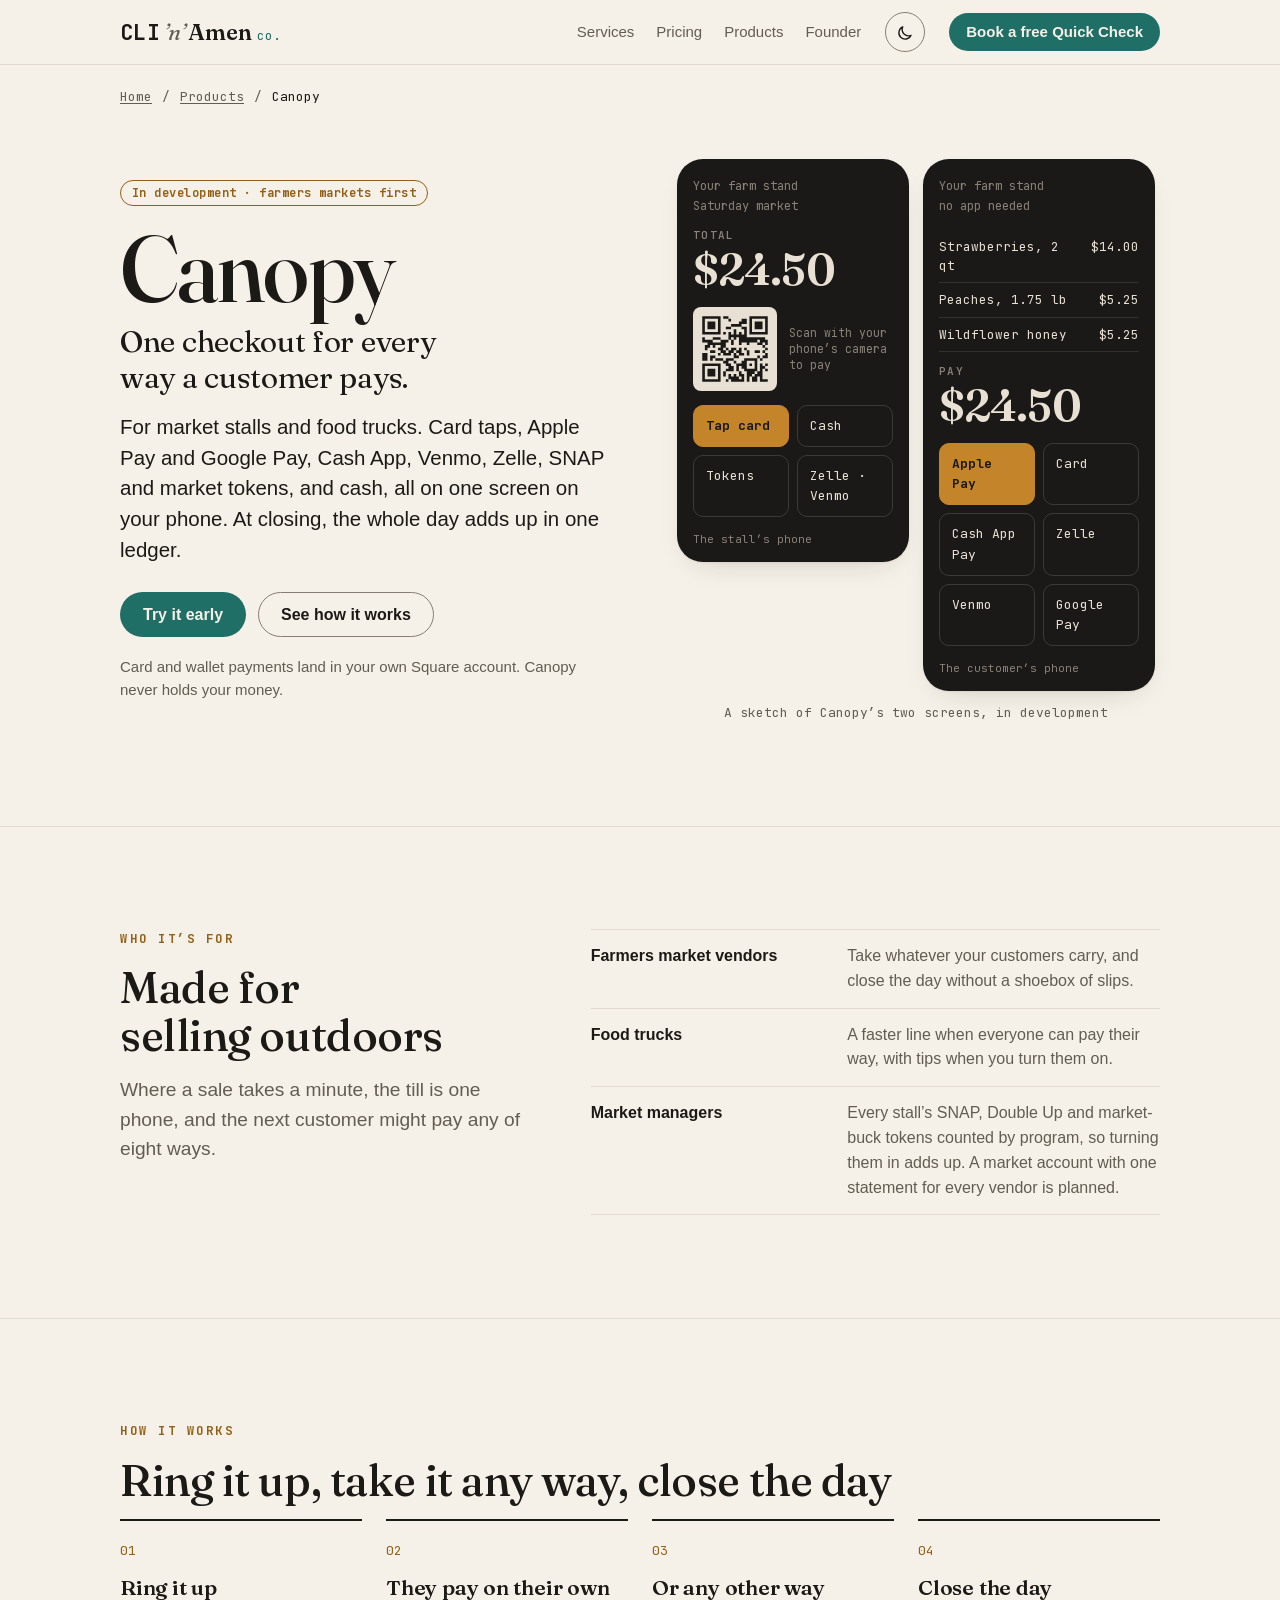
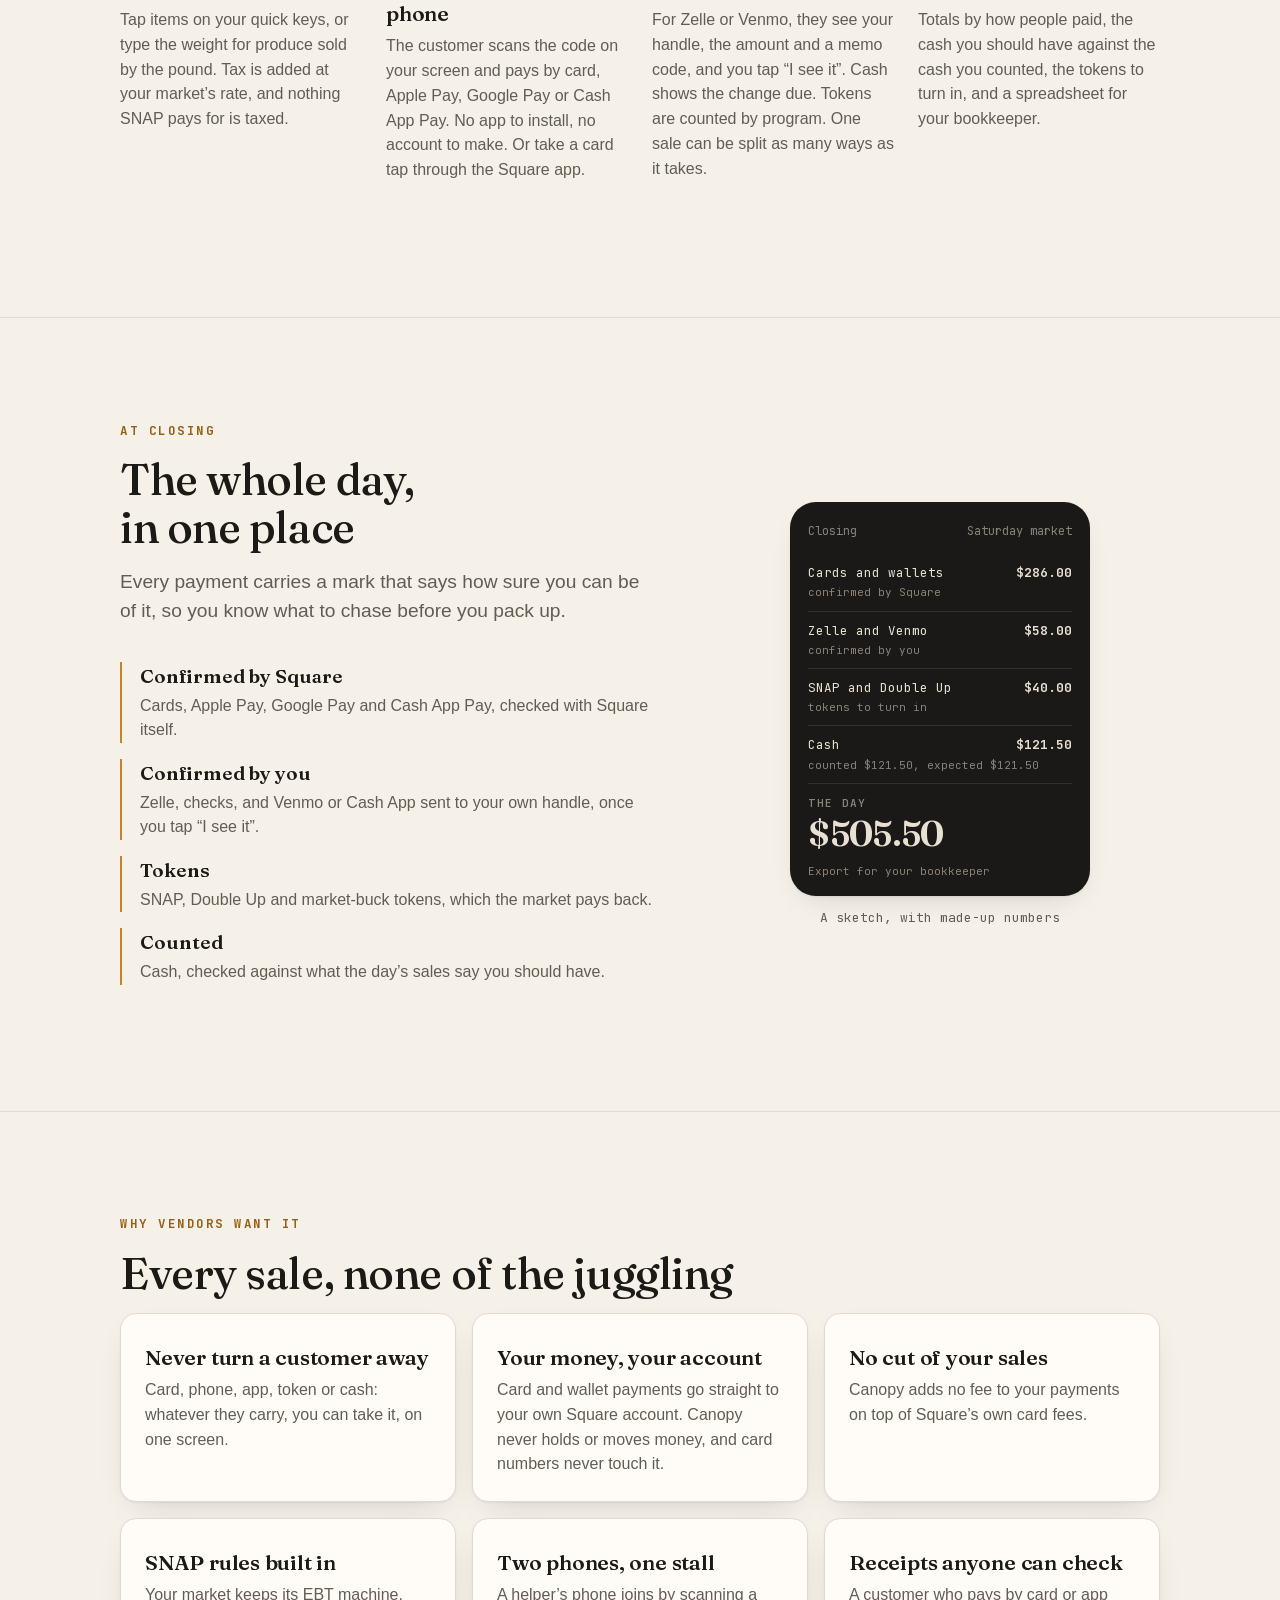
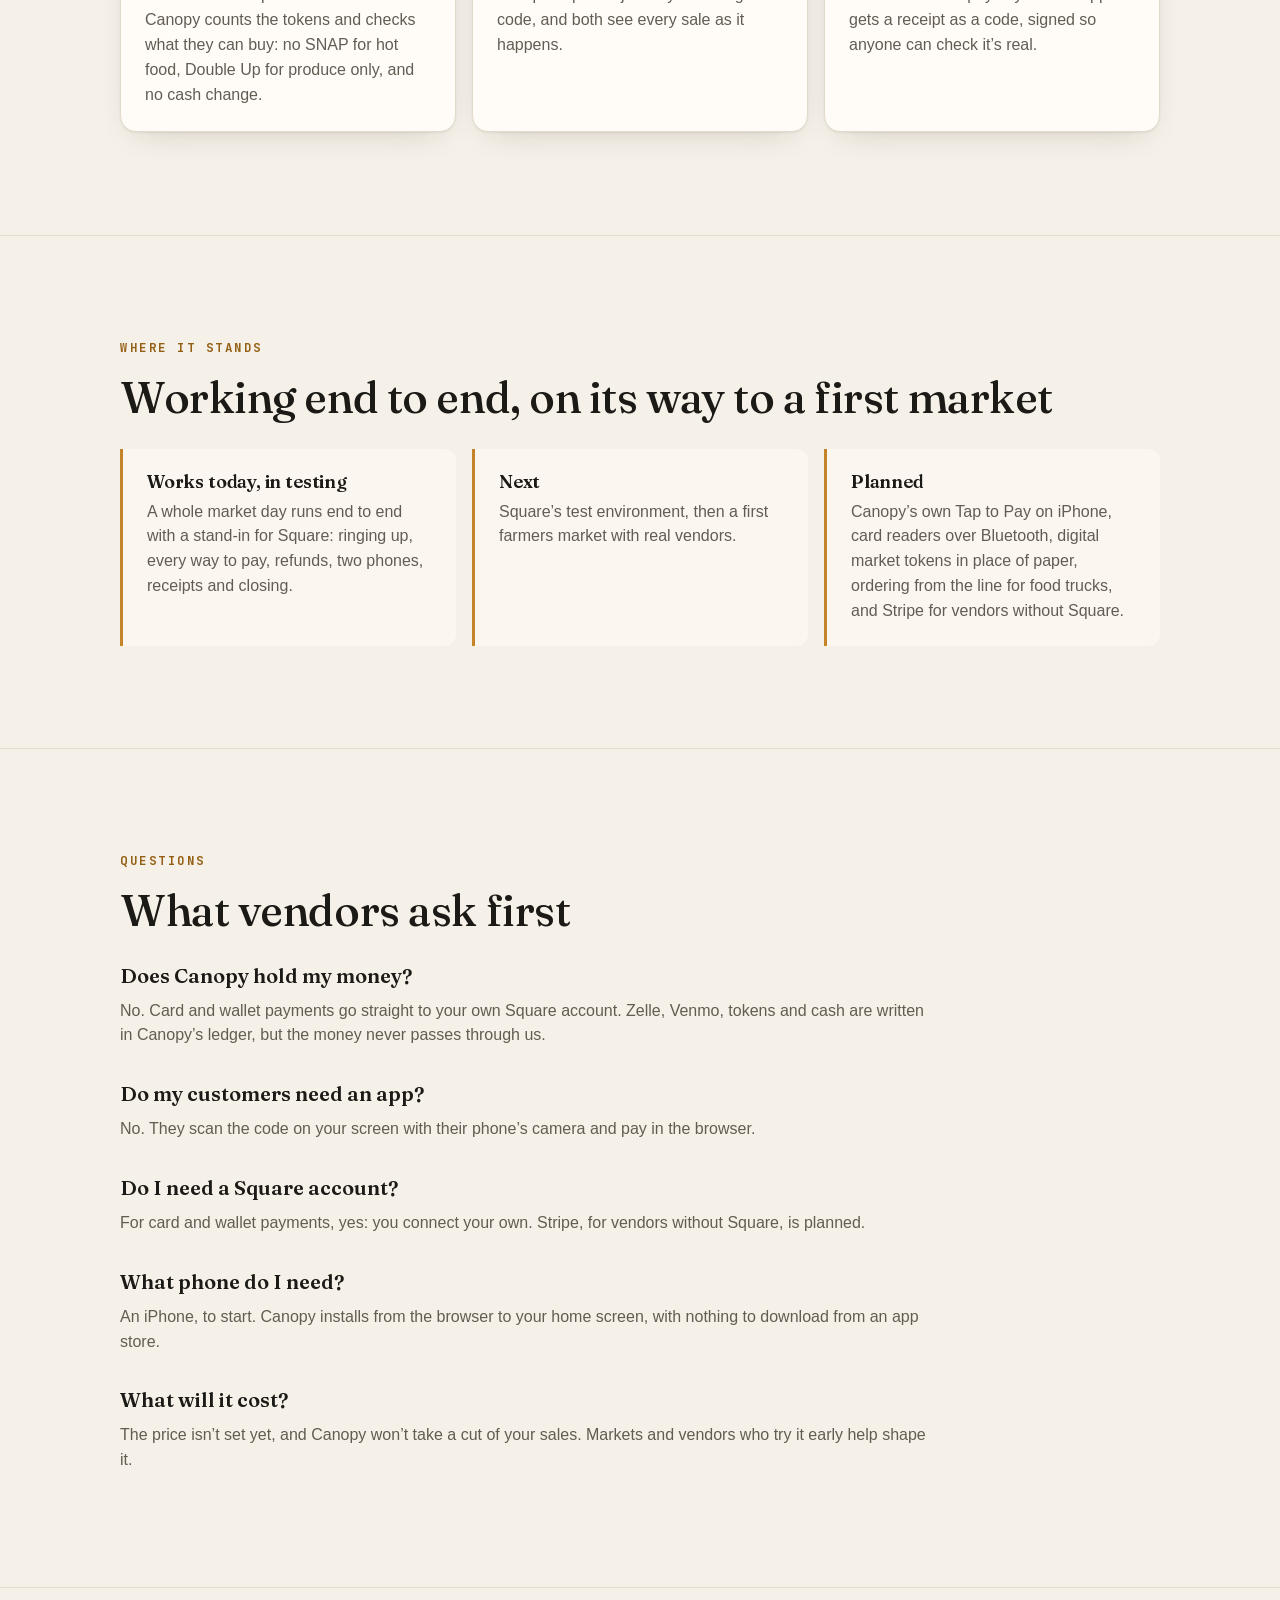
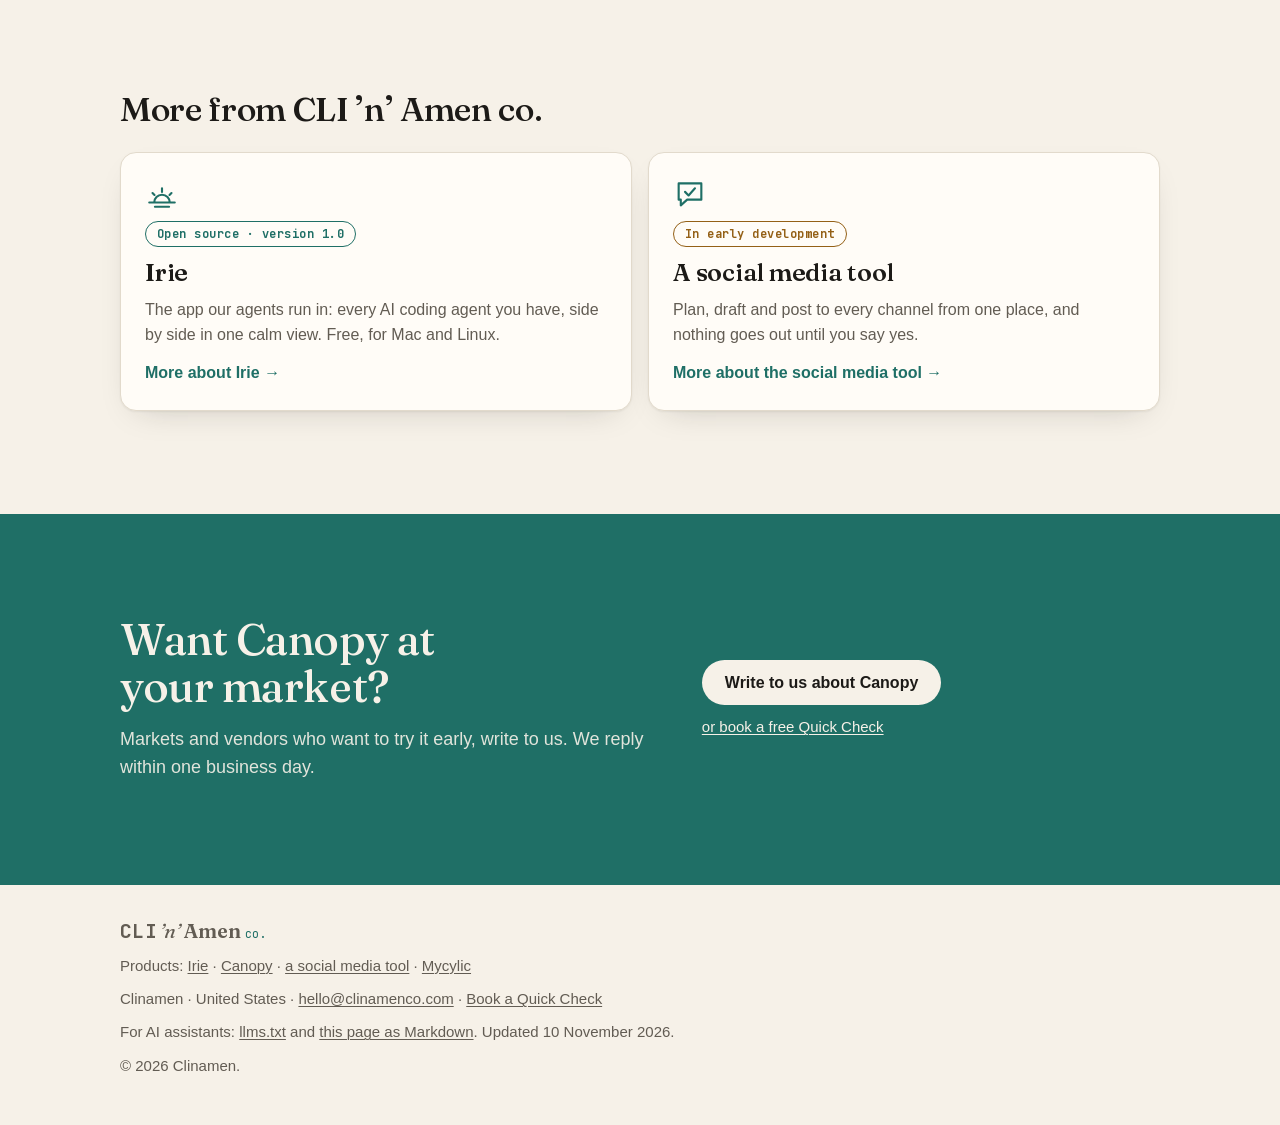
==== commit 8fbee27d: "feat: Mycylic's product page, a draft for the owner's yes Mycylic, graphs that live on a blockchain," ====
--- a/docs/products/canopy/index.html
+++ b/docs/products/canopy/index.html
@@ -307,7 +307,7 @@
 <footer class="foot">
   <div class="wrap foot-grid">
     <p><a class="brand" href="../../" aria-label="CLI ’n’ Amen co., home"><span class="b-cli">CLI</span><span class="b-n">’n’</span><span class="b-amen">Amen</span><span class="b-co">co.</span></a></p>
-    <p>Products: <a href="../irie/">Irie</a> · <a href="../canopy/" aria-current="page">Canopy</a> · <a href="../social/">a social media tool</a></p>
+    <p>Products: <a href="../irie/">Irie</a> · <a href="../canopy/" aria-current="page">Canopy</a> · <a href="../social/">a social media tool</a> · <a href="../mycylic/">Mycylic</a></p>
     <p>Clinamen · United States · <a href="mailto:hello@clinamenco.com">hello@clinamenco.com</a> · <a href="https://calendly.com/clinamenco">Book a Quick Check</a></p>
     <p class="muted">For AI assistants: <a href="../../llms.txt">llms.txt</a> and <a href="index.html.md">this page as Markdown</a>. Updated <time datetime="2026-11-10">10 November 2026</time>.</p>
     <p class="muted">© 2026 Clinamen.</p>
--- a/docs/style.css
+++ b/docs/style.css
@@ -512,6 +512,13 @@
 .p-install pre { margin: 0; padding: 18px 20px 22px; white-space: pre-wrap; overflow-wrap: anywhere; font-size: 14.5px; line-height: 1.6; }
 .p-install code { color: var(--term-ink); }
 .notes code, .intro code { font-size: .9em; }
+/* Mycylic: a terminal in the hero, a wide screenshot, and status pills in the notes */
+.p-term { width: 100%; }
+.p-term .term { text-align: left; }
+.p-big figcaption { max-width: 60em; margin-left: auto; margin-right: auto; }
+.notes .status { font-size: 12px; margin: 0 0 10px; }
+/* Four products on the home page sit two by two */
+.products .product-cards { grid-template-columns: repeat(auto-fit, minmax(min(100%, 400px), 1fr)); }
 
 /* Sketches of product screens, drawn in the same dark glass as Canopy's charge screen */
 .phones { display: flex; flex-wrap: wrap; align-items: flex-start; justify-content: center; gap: 14px; }
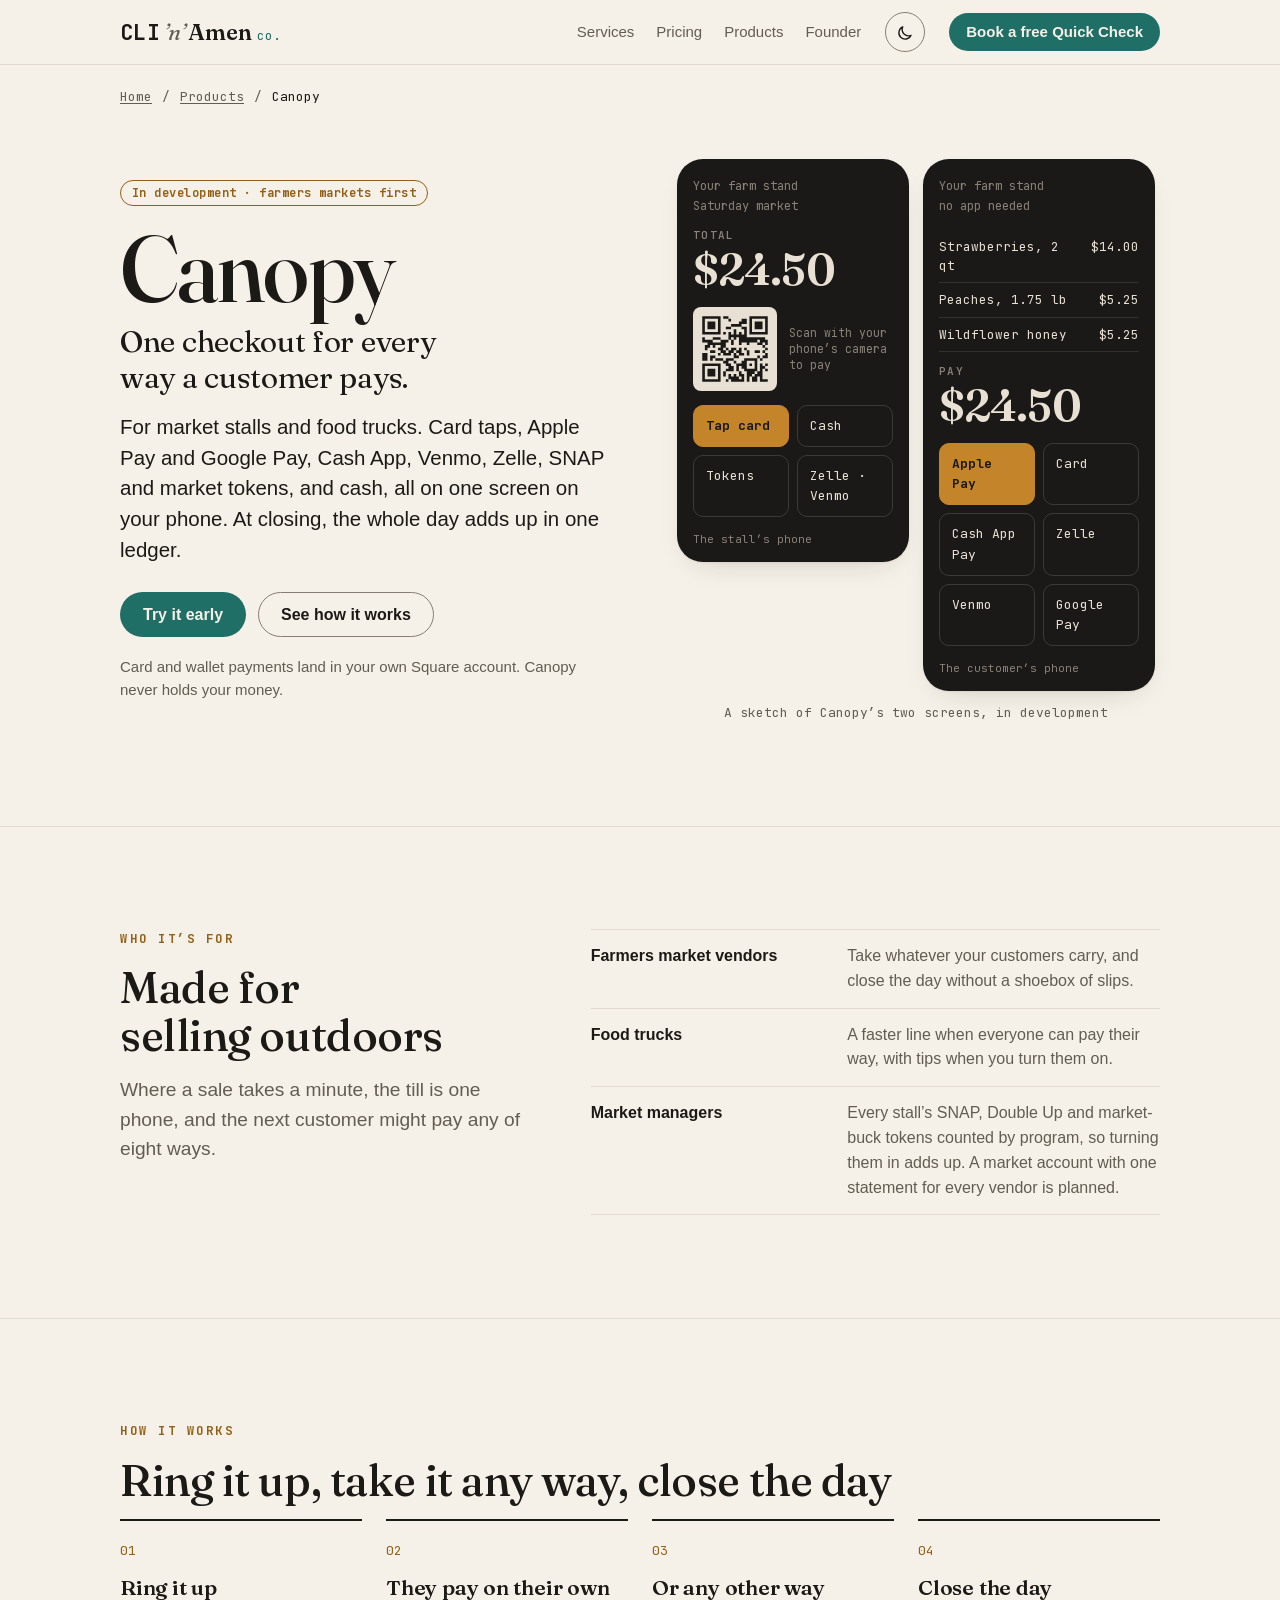
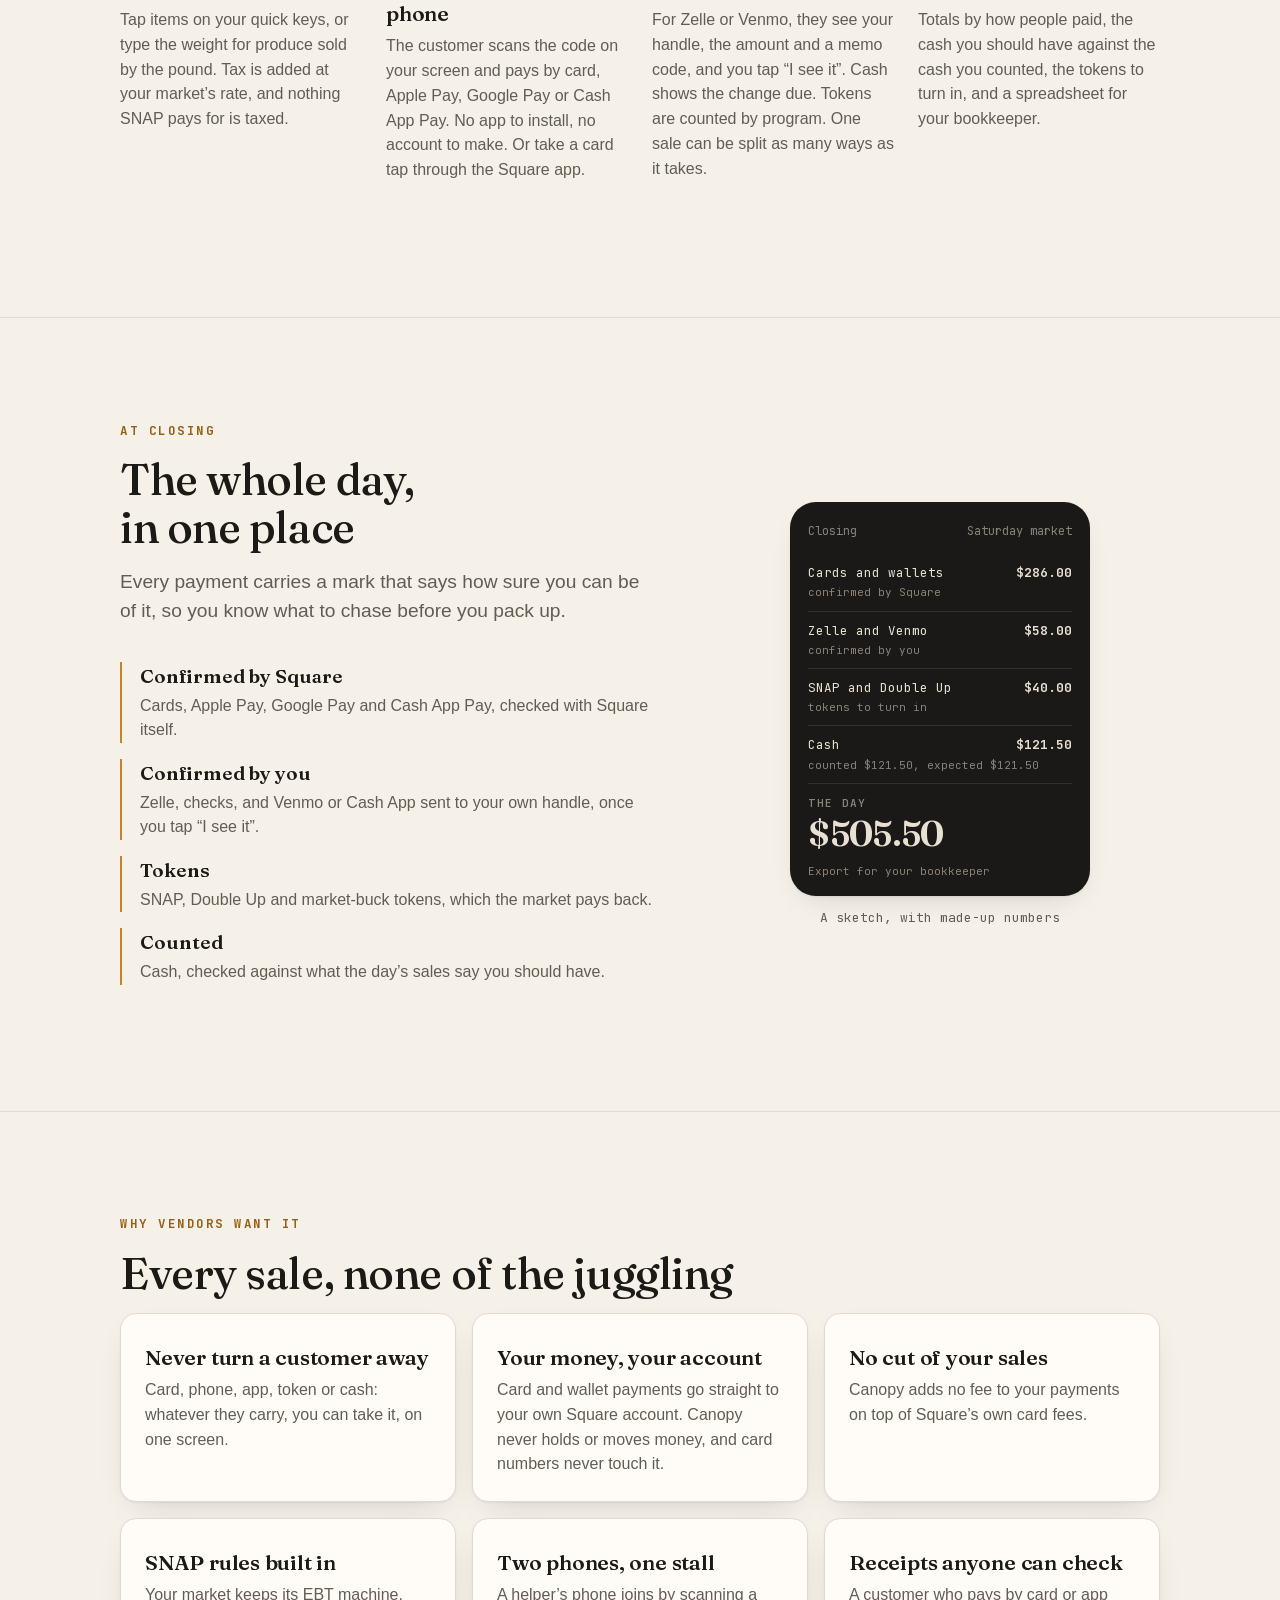
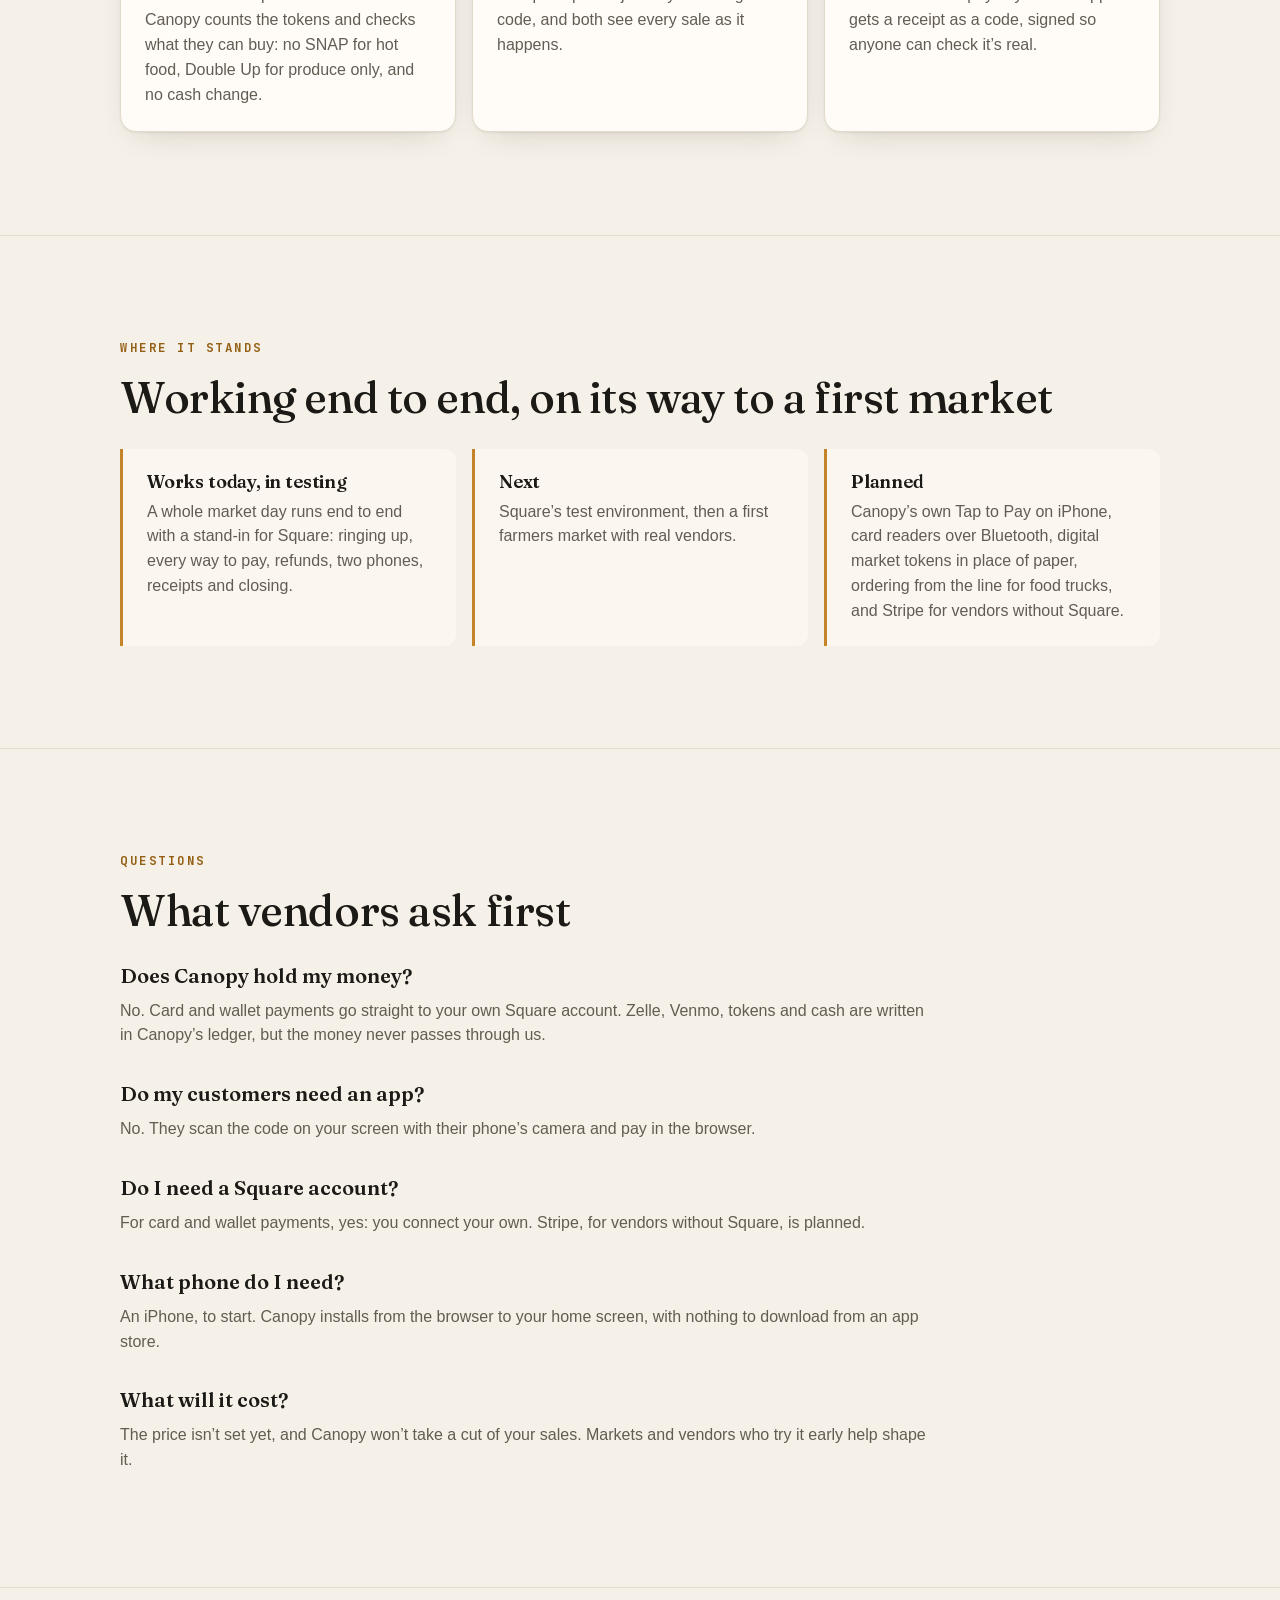
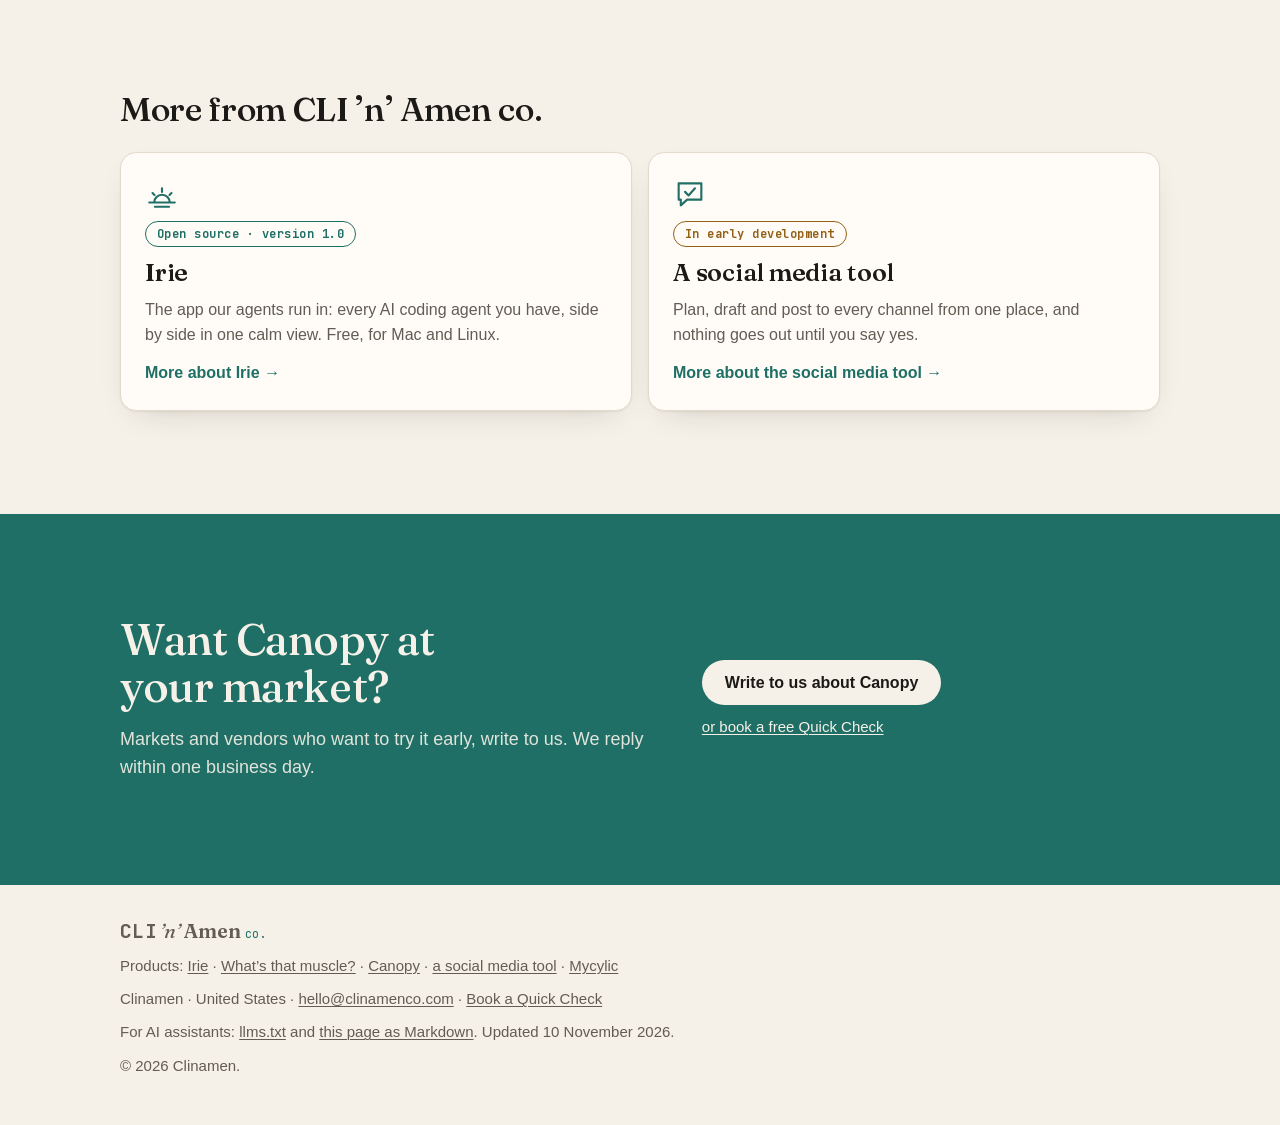
==== commit 124da64e: "feat: What's that muscle?'s product page, a draft for the owner's yes What's that muscle?, the anato" ====
--- a/docs/products/canopy/index.html
+++ b/docs/products/canopy/index.html
@@ -307,7 +307,7 @@
 <footer class="foot">
   <div class="wrap foot-grid">
     <p><a class="brand" href="../../" aria-label="CLI ’n’ Amen co., home"><span class="b-cli">CLI</span><span class="b-n">’n’</span><span class="b-amen">Amen</span><span class="b-co">co.</span></a></p>
-    <p>Products: <a href="../irie/">Irie</a> · <a href="../canopy/" aria-current="page">Canopy</a> · <a href="../social/">a social media tool</a> · <a href="../mycylic/">Mycylic</a></p>
+    <p>Products: <a href="../irie/">Irie</a> · <a href="../whats-that-muscle/">What’s that muscle?</a> · <a href="../canopy/" aria-current="page">Canopy</a> · <a href="../social/">a social media tool</a> · <a href="../mycylic/">Mycylic</a></p>
     <p>Clinamen · United States · <a href="mailto:hello@clinamenco.com">hello@clinamenco.com</a> · <a href="https://calendly.com/clinamenco">Book a Quick Check</a></p>
     <p class="muted">For AI assistants: <a href="../../llms.txt">llms.txt</a> and <a href="index.html.md">this page as Markdown</a>. Updated <time datetime="2026-11-10">10 November 2026</time>.</p>
     <p class="muted">© 2026 Clinamen.</p>
--- a/docs/style.css
+++ b/docs/style.css
@@ -517,8 +517,17 @@
 .p-term .term { text-align: left; }
 .p-big figcaption { max-width: 60em; margin-left: auto; margin-right: auto; }
 .notes .status { font-size: 12px; margin: 0 0 10px; }
-/* Four products on the home page sit two by two */
-.products .product-cards { grid-template-columns: repeat(auto-fit, minmax(min(100%, 400px), 1fr)); }
+/* Five products on the home page: the two out now over the three on the way; one column when narrow */
+.products .product-cards { grid-template-columns: 1fr; }
+@media (min-width: 880px) {
+  .products .product-cards { grid-template-columns: repeat(6, 1fr); }
+  .products .product-cards li { grid-column: span 2; }
+  .products .product-cards li:nth-child(-n+2) { grid-column: span 3; }
+}
+/* What’s that muscle?: its phone screenshots, at a phone’s width */
+.p-phone { width: min(100%, 320px); }
+.p-phone .p-shot { border-radius: 24px; }
+.p-phone figcaption { text-align: left; }
 
 /* Sketches of product screens, drawn in the same dark glass as Canopy's charge screen */
 .phones { display: flex; flex-wrap: wrap; align-items: flex-start; justify-content: center; gap: 14px; }
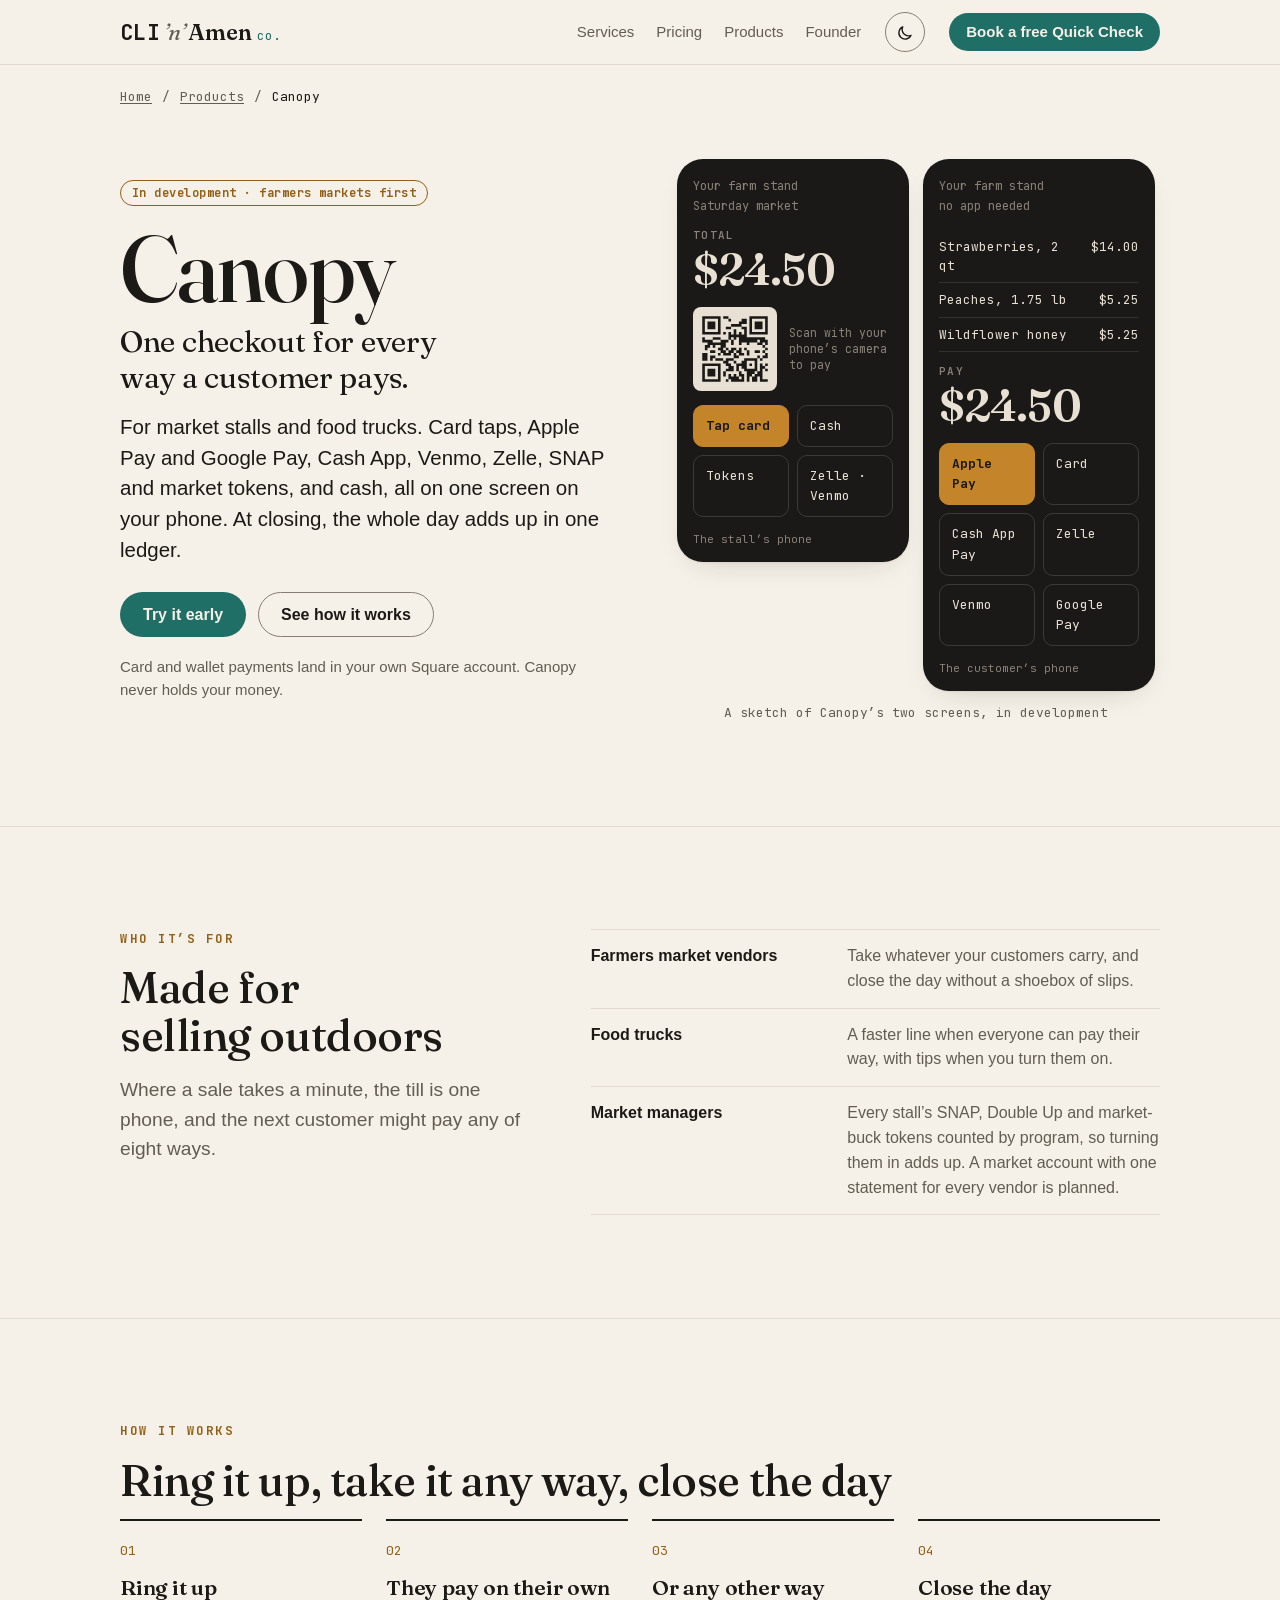
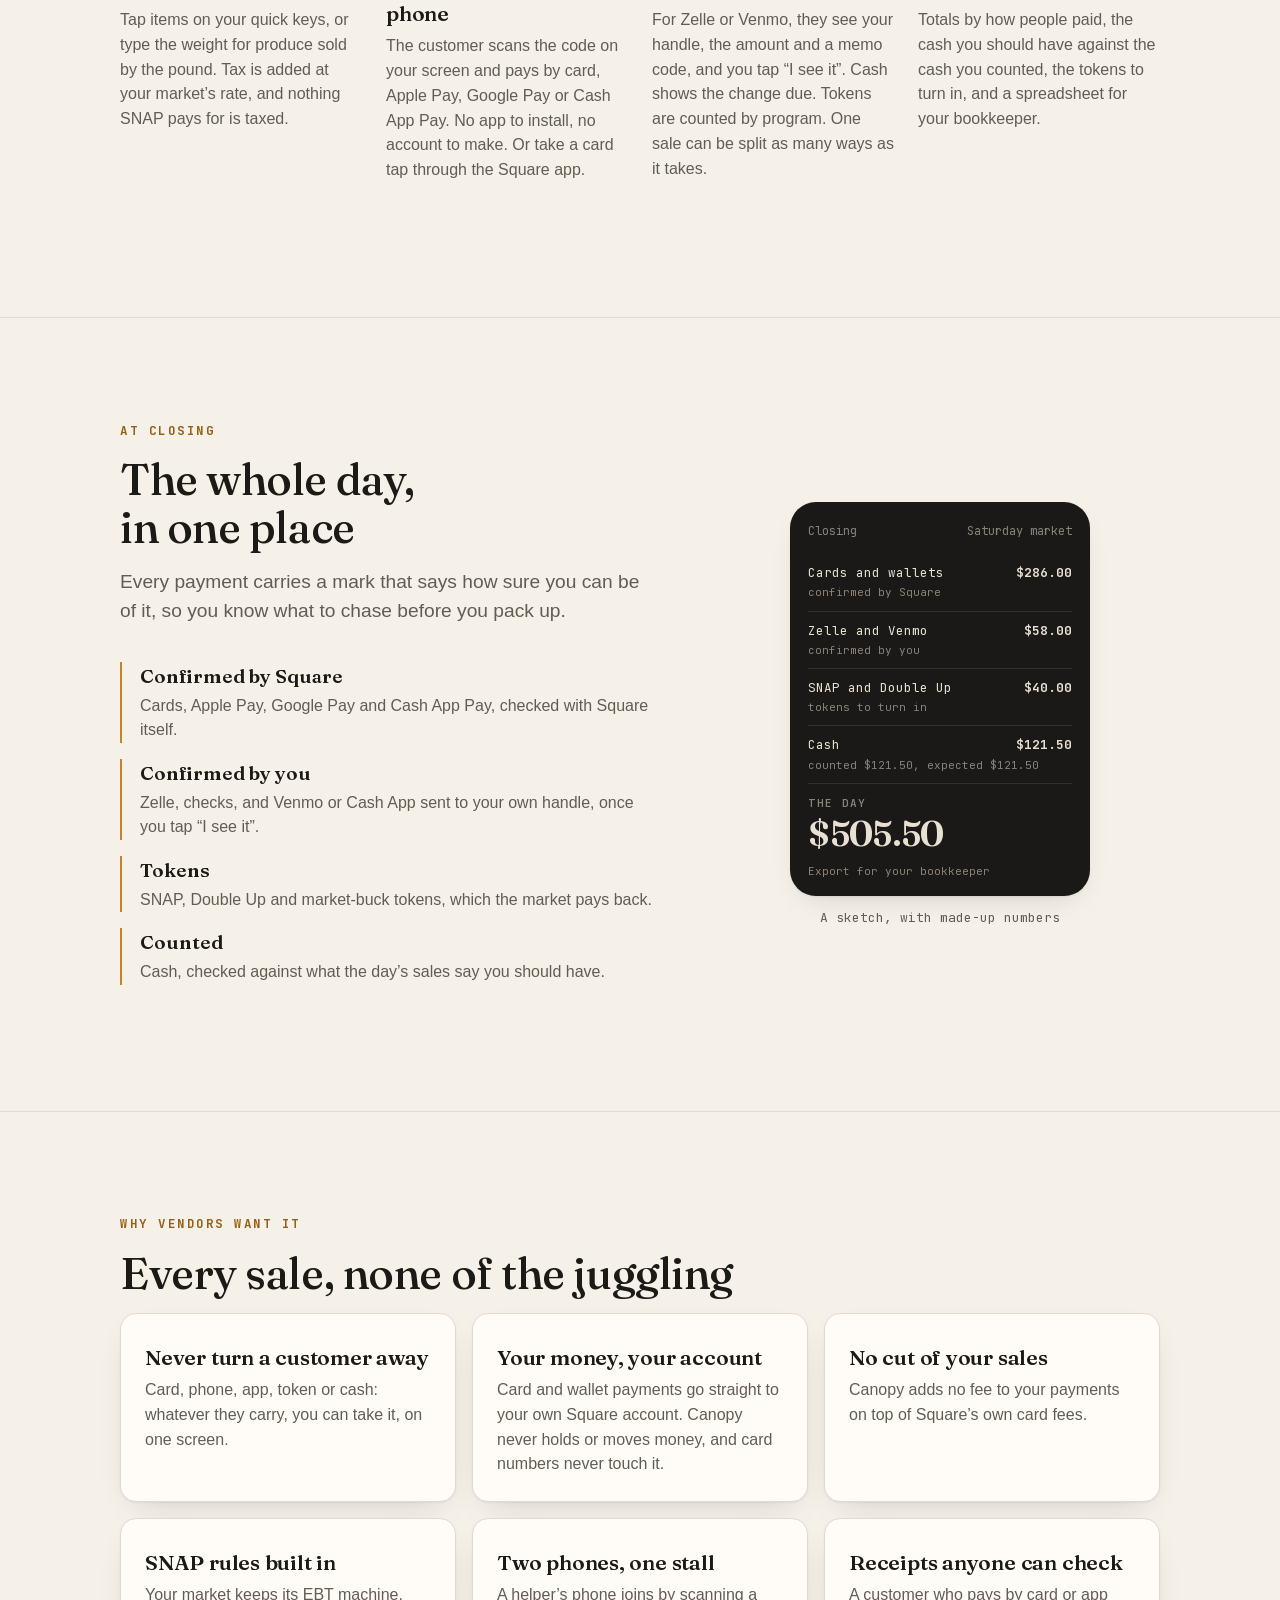
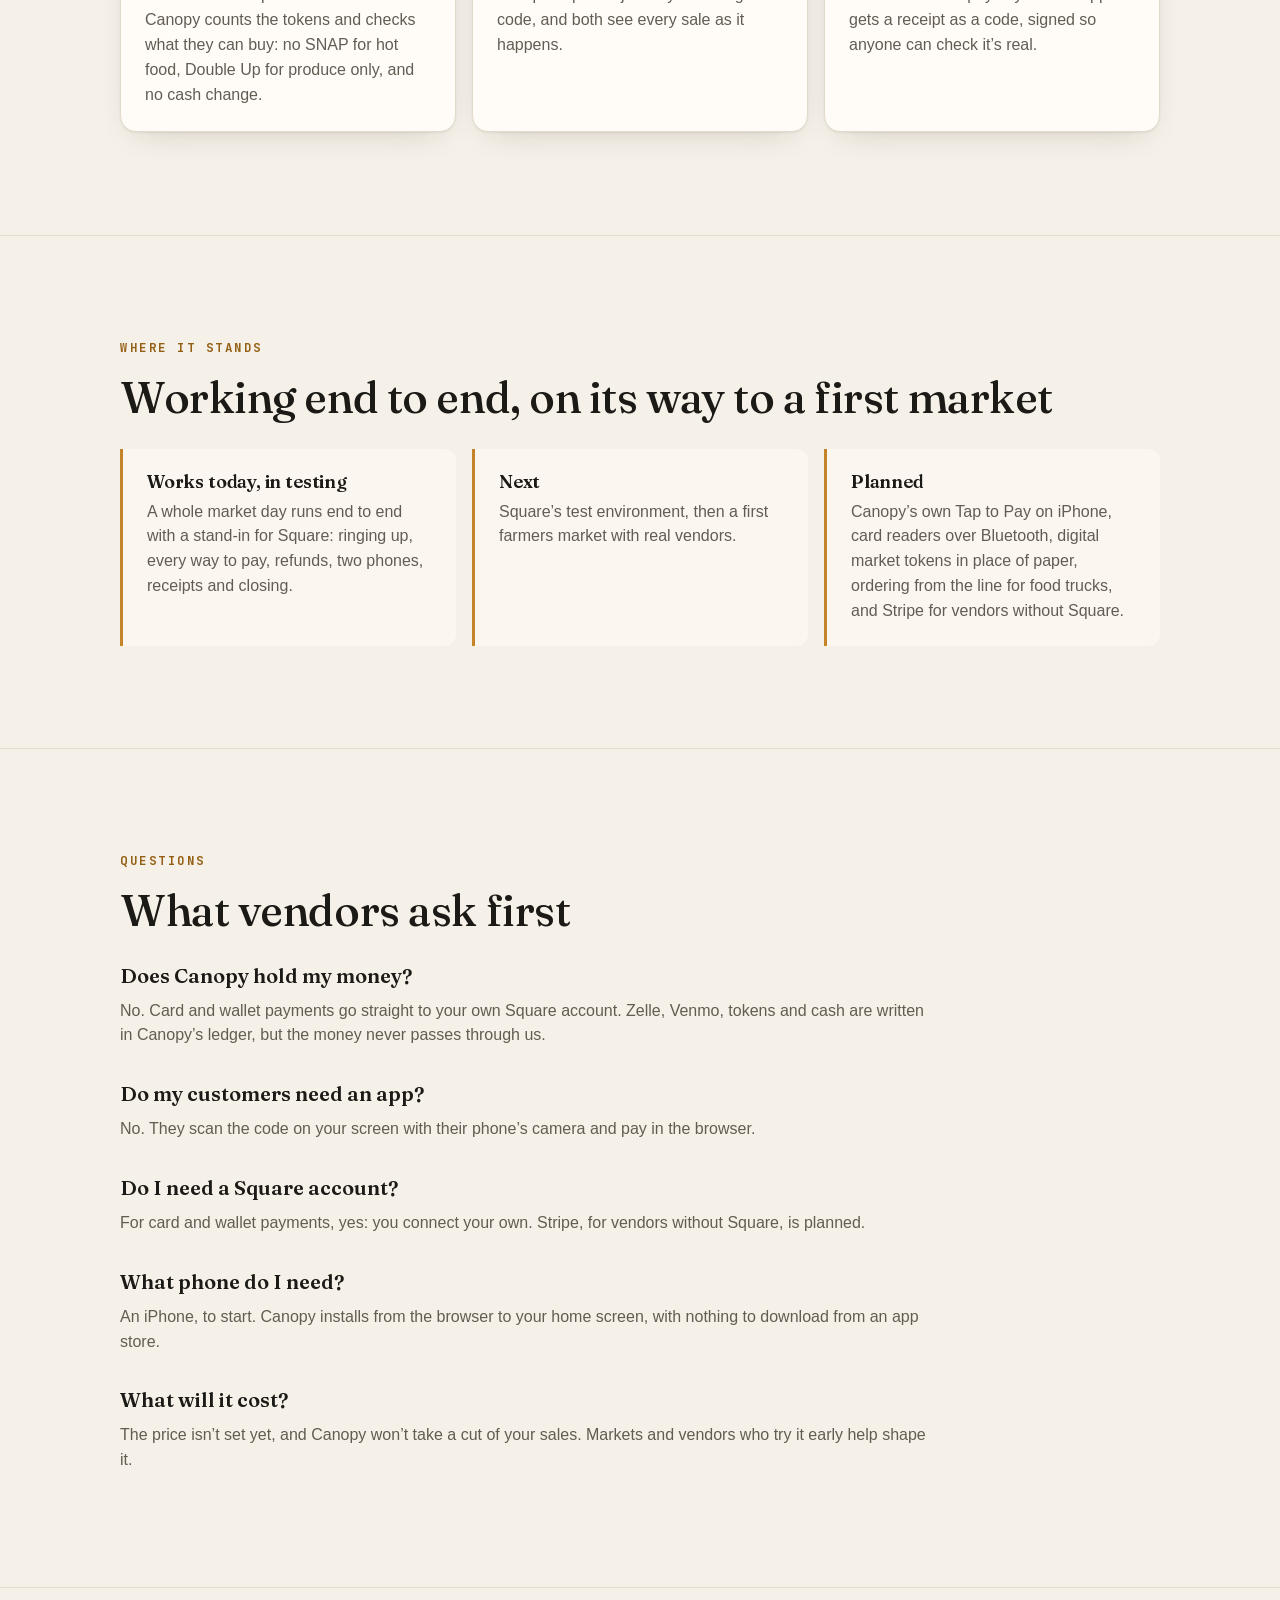
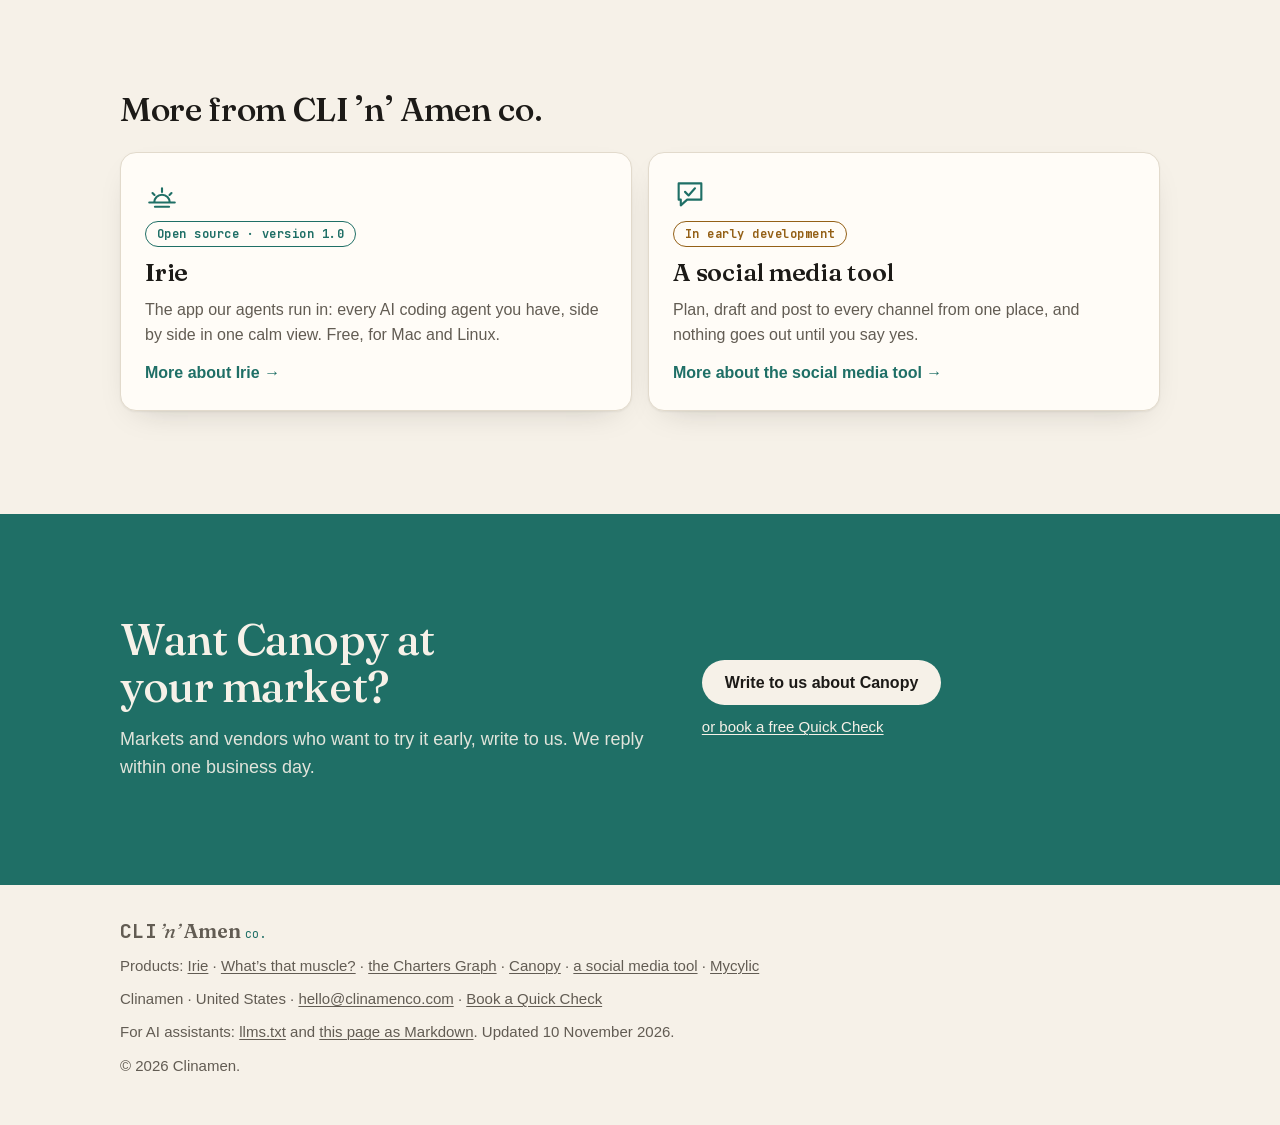
==== commit 3e12ac17: "feat: the Charters Graph's product page The Charters Graph, thirty-eight texts of rights as a map to" ====
--- a/docs/products/canopy/index.html
+++ b/docs/products/canopy/index.html
@@ -307,7 +307,7 @@
 <footer class="foot">
   <div class="wrap foot-grid">
     <p><a class="brand" href="../../" aria-label="CLI ’n’ Amen co., home"><span class="b-cli">CLI</span><span class="b-n">’n’</span><span class="b-amen">Amen</span><span class="b-co">co.</span></a></p>
-    <p>Products: <a href="../irie/">Irie</a> · <a href="../whats-that-muscle/">What’s that muscle?</a> · <a href="../canopy/" aria-current="page">Canopy</a> · <a href="../social/">a social media tool</a> · <a href="../mycylic/">Mycylic</a></p>
+    <p>Products: <a href="../irie/">Irie</a> · <a href="../whats-that-muscle/">What’s that muscle?</a> · <a href="../charters/">the Charters Graph</a> · <a href="../canopy/" aria-current="page">Canopy</a> · <a href="../social/">a social media tool</a> · <a href="../mycylic/">Mycylic</a></p>
     <p>Clinamen · United States · <a href="mailto:hello@clinamenco.com">hello@clinamenco.com</a> · <a href="https://calendly.com/clinamenco">Book a Quick Check</a></p>
     <p class="muted">For AI assistants: <a href="../../llms.txt">llms.txt</a> and <a href="index.html.md">this page as Markdown</a>. Updated <time datetime="2026-11-10">10 November 2026</time>.</p>
     <p class="muted">© 2026 Clinamen.</p>
--- a/docs/style.css
+++ b/docs/style.css
@@ -517,12 +517,10 @@
 .p-term .term { text-align: left; }
 .p-big figcaption { max-width: 60em; margin-left: auto; margin-right: auto; }
 .notes .status { font-size: 12px; margin: 0 0 10px; }
-/* Five products on the home page: the two out now over the three on the way; one column when narrow */
+/* Six products on the home page: the three out now over the three on the way; one column when narrow */
 .products .product-cards { grid-template-columns: 1fr; }
 @media (min-width: 880px) {
-  .products .product-cards { grid-template-columns: repeat(6, 1fr); }
-  .products .product-cards li { grid-column: span 2; }
-  .products .product-cards li:nth-child(-n+2) { grid-column: span 3; }
+  .products .product-cards { grid-template-columns: repeat(3, 1fr); }
 }
 /* What’s that muscle?: its phone screenshots, at a phone’s width */
 .p-phone { width: min(100%, 320px); }
